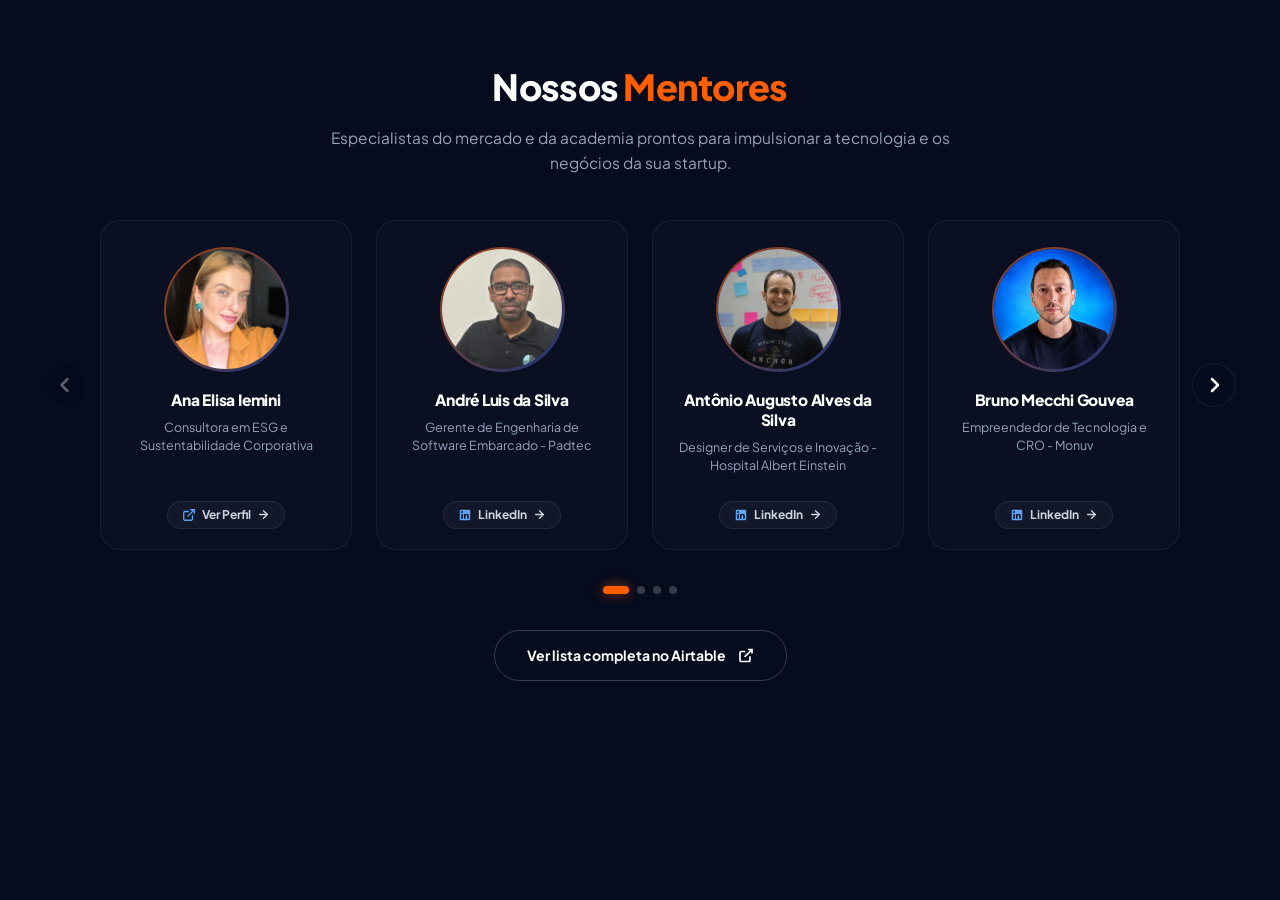
==== index.html @ 4d0fd157 "Ajusta enquadramento do Thales Tito mais para cima" ====
<!DOCTYPE html>
<html lang="pt-BR">
<head>
    <meta charset="UTF-8">
    <meta name="viewport" content="width=device-width, initial-scale=1.0">
    <title>Mentores - Inatel Startups</title>
    <link rel="stylesheet" href="style.css?v=6">
</head>
<body>
    <section id="mentores" class="section">
        <div class="container">
            <div class="section-header">
                <h2>Nossos <span>Mentores</span></h2>
                <p>Especialistas do mercado e da academia prontos para impulsionar a tecnologia e os negócios da sua startup.</p>
            </div>

            <div class="mentors-carousel-wrapper">
                <button class="slider-arrow prev" id="mentors-prev" aria-label="Anterior">
                    <svg width="24" height="24" viewBox="0 0 24 24" fill="none" stroke="currentColor" stroke-width="2.5" stroke-linecap="round" stroke-linejoin="round"><polyline points="15 18 9 12 15 6"></polyline></svg>
                </button>
                
                <div class="mentors-viewport">
                    <div class="mentors-track" id="mentors-track">
                <!-- CARD: Ana Elisa Iemini -->
                <div class="mentor-card" data-index="0">
                    <div class="mentor-avatar-container">
                        <img src="elementos/mentores/ana-elisa-iemini.jpg?v=4" alt="Foto de Ana Elisa Iemini" class="mentor-avatar-img" loading="lazy">
                    </div>
                    <div class="mentor-info">
                        <h4 class="mentor-name">Ana Elisa Iemini</h4>
                        <p class="mentor-role">Consultora em ESG e Sustentabilidade Corporativa</p>
                    </div>
                    <div class="mentor-footer">
                        <a href="https://airtable.com/appNpzNg1CLsXf3Hn/shrhHcTKwTnzAdM4o/tblz2ADXqNnD830uA" target="_blank" rel="noopener noreferrer" class="mentor-link-btn" aria-label="Ver perfil completo de Ana Elisa Iemini no Airtable">
                            <svg class="linkedin-icon" width="14" height="14" viewBox="0 0 24 24" fill="none" stroke="currentColor" stroke-width="2.2" stroke-linecap="round" stroke-linejoin="round"><path d="M18 13v6a2 2 0 0 1-2 2H5a2 2 0 0 1-2-2V8a2 2 0 0 1 2-2h6"></path><polyline points="15 3 21 3 21 9"></polyline><line x1="10" y1="14" x2="21" y2="3"></line></svg>
                            <span>Ver Perfil</span>
                            <svg class="arrow-icon" width="13" height="13" viewBox="0 0 24 24" fill="none" stroke="currentColor" stroke-width="2.5" stroke-linecap="round" stroke-linejoin="round"><line x1="5" y1="12" x2="19" y2="12"></line><polyline points="12 5 19 12 12 19"></polyline></svg>
                        </a>
                    </div>
                </div>

                <!-- CARD: André Luis da Silva -->
                <div class="mentor-card" data-index="1">
                    <div class="mentor-avatar-container">
                        <img src="elementos/mentores/andre-luis-da-silva.jpg?v=4" alt="Foto de André Luis da Silva" class="mentor-avatar-img" loading="lazy">
                    </div>
                    <div class="mentor-info">
                        <h4 class="mentor-name">André Luis da Silva</h4>
                        <p class="mentor-role">Gerente de Engenharia de Software Embarcado - Padtec</p>
                    </div>
                    <div class="mentor-footer">
                        <a href="https://www.linkedin.com/in/andré-silva-a3a659a7" target="_blank" rel="noopener noreferrer" class="mentor-link-btn" aria-label="Ver perfil de André Luis da Silva no LinkedIn">
                            <svg class="linkedin-icon" width="14" height="14" viewBox="0 0 24 24" fill="currentColor"><path d="M19 3a2 2 0 0 1 2 2v14a2 2 0 0 1-2 2H5a2 2 0 0 1-2-2V5a2 2 0 0 1 2-2h14m-.5 15.5v-5.3a3.26 3.26 0 0 0-3.26-3.26c-.85 0-1.84.52-2.28 1.3v-1.11h-2.79v8.37h2.79v-4.93c0-.77.62-1.4 1.39-1.4a1.4 1.4 0 0 1 1.4 1.4v4.93h2.75M6.88 8.56a1.68 1.68 0 0 0 1.68-1.68c0-.93-.75-1.69-1.68-1.69a1.69 1.69 0 0 0-1.69 1.69c0 .93.76 1.68 1.69 1.68m1.39 9.94v-8.37H5.5v8.37h2.77z"/></svg>
                            <span>LinkedIn</span>
                            <svg class="arrow-icon" width="13" height="13" viewBox="0 0 24 24" fill="none" stroke="currentColor" stroke-width="2.5" stroke-linecap="round" stroke-linejoin="round"><line x1="5" y1="12" x2="19" y2="12"></line><polyline points="12 5 19 12 12 19"></polyline></svg>
                        </a>
                    </div>
                </div>

                <!-- CARD: Antônio Augusto Alves da Silva -->
                <div class="mentor-card" data-index="2">
                    <div class="mentor-avatar-container">
                        <img src="elementos/mentores/antonio-augusto-alves-da-silva.jpg?v=4" alt="Foto de Antônio Augusto Alves da Silva" class="mentor-avatar-img" loading="lazy">
                    </div>
                    <div class="mentor-info">
                        <h4 class="mentor-name">Antônio Augusto Alves da Silva</h4>
                        <p class="mentor-role">Designer de Serviços e Inovação - Hospital Albert Einstein</p>
                    </div>
                    <div class="mentor-footer">
                        <a href="https://www.linkedin.com/in/augustoantonio/" target="_blank" rel="noopener noreferrer" class="mentor-link-btn" aria-label="Ver perfil de Antônio Augusto Alves da Silva no LinkedIn">
                            <svg class="linkedin-icon" width="14" height="14" viewBox="0 0 24 24" fill="currentColor"><path d="M19 3a2 2 0 0 1 2 2v14a2 2 0 0 1-2 2H5a2 2 0 0 1-2-2V5a2 2 0 0 1 2-2h14m-.5 15.5v-5.3a3.26 3.26 0 0 0-3.26-3.26c-.85 0-1.84.52-2.28 1.3v-1.11h-2.79v8.37h2.79v-4.93c0-.77.62-1.4 1.39-1.4a1.4 1.4 0 0 1 1.4 1.4v4.93h2.75M6.88 8.56a1.68 1.68 0 0 0 1.68-1.68c0-.93-.75-1.69-1.68-1.69a1.69 1.69 0 0 0-1.69 1.69c0 .93.76 1.68 1.69 1.68m1.39 9.94v-8.37H5.5v8.37h2.77z"/></svg>
                            <span>LinkedIn</span>
                            <svg class="arrow-icon" width="13" height="13" viewBox="0 0 24 24" fill="none" stroke="currentColor" stroke-width="2.5" stroke-linecap="round" stroke-linejoin="round"><line x1="5" y1="12" x2="19" y2="12"></line><polyline points="12 5 19 12 12 19"></polyline></svg>
                        </a>
                    </div>
                </div>

                <!-- CARD: Bruno Mecchi Gouvea -->
                <div class="mentor-card" data-index="3">
                    <div class="mentor-avatar-container">
                        <img src="elementos/mentores/bruno-mecchi-gouvea.jpg?v=4" alt="Foto de Bruno Mecchi Gouvea" class="mentor-avatar-img" loading="lazy">
                    </div>
                    <div class="mentor-info">
                        <h4 class="mentor-name">Bruno Mecchi Gouvea</h4>
                        <p class="mentor-role">Empreendedor de Tecnologia e CRO - Monuv</p>
                    </div>
                    <div class="mentor-footer">
                        <a href="https://www.linkedin.com/in/bmgouvea/" target="_blank" rel="noopener noreferrer" class="mentor-link-btn" aria-label="Ver perfil de Bruno Mecchi Gouvea no LinkedIn">
                            <svg class="linkedin-icon" width="14" height="14" viewBox="0 0 24 24" fill="currentColor"><path d="M19 3a2 2 0 0 1 2 2v14a2 2 0 0 1-2 2H5a2 2 0 0 1-2-2V5a2 2 0 0 1 2-2h14m-.5 15.5v-5.3a3.26 3.26 0 0 0-3.26-3.26c-.85 0-1.84.52-2.28 1.3v-1.11h-2.79v8.37h2.79v-4.93c0-.77.62-1.4 1.39-1.4a1.4 1.4 0 0 1 1.4 1.4v4.93h2.75M6.88 8.56a1.68 1.68 0 0 0 1.68-1.68c0-.93-.75-1.69-1.68-1.69a1.69 1.69 0 0 0-1.69 1.69c0 .93.76 1.68 1.69 1.68m1.39 9.94v-8.37H5.5v8.37h2.77z"/></svg>
                            <span>LinkedIn</span>
                            <svg class="arrow-icon" width="13" height="13" viewBox="0 0 24 24" fill="none" stroke="currentColor" stroke-width="2.5" stroke-linecap="round" stroke-linejoin="round"><line x1="5" y1="12" x2="19" y2="12"></line><polyline points="12 5 19 12 12 19"></polyline></svg>
                        </a>
                    </div>
                </div>

                <!-- CARD: Fabiana Gomes Almeida Calil -->
                <div class="mentor-card" data-index="4">
                    <div class="mentor-avatar-container">
                        <img src="elementos/mentores/fabiana-gomes-almeida-calil.jpg?v=5" alt="Foto de Fabiana Gomes Almeida Calil" class="mentor-avatar-img" loading="lazy">
                    </div>
                    <div class="mentor-info">
                        <h4 class="mentor-name">Fabiana Gomes Almeida Calil</h4>
                        <p class="mentor-role">Estrategista em Marketing, Branding e Gestão</p>
                    </div>
                    <div class="mentor-footer">
                        <a href="https://www.linkedin.com/in/fabiana-calil/" target="_blank" rel="noopener noreferrer" class="mentor-link-btn" aria-label="Ver perfil de Fabiana Gomes Almeida Calil no LinkedIn">
                            <svg class="linkedin-icon" width="14" height="14" viewBox="0 0 24 24" fill="currentColor"><path d="M19 3a2 2 0 0 1 2 2v14a2 2 0 0 1-2 2H5a2 2 0 0 1-2-2V5a2 2 0 0 1 2-2h14m-.5 15.5v-5.3a3.26 3.26 0 0 0-3.26-3.26c-.85 0-1.84.52-2.28 1.3v-1.11h-2.79v8.37h2.79v-4.93c0-.77.62-1.4 1.39-1.4a1.4 1.4 0 0 1 1.4 1.4v4.93h2.75M6.88 8.56a1.68 1.68 0 0 0 1.68-1.68c0-.93-.75-1.69-1.68-1.69a1.69 1.69 0 0 0-1.69 1.69c0 .93.76 1.68 1.69 1.68m1.39 9.94v-8.37H5.5v8.37h2.77z"/></svg>
                            <span>LinkedIn</span>
                            <svg class="arrow-icon" width="13" height="13" viewBox="0 0 24 24" fill="none" stroke="currentColor" stroke-width="2.5" stroke-linecap="round" stroke-linejoin="round"><line x1="5" y1="12" x2="19" y2="12"></line><polyline points="12 5 19 12 12 19"></polyline></svg>
                        </a>
                    </div>
                </div>

                <!-- CARD: Giulia Silva da Silva Amarante -->
                <div class="mentor-card" data-index="5">
                    <div class="mentor-avatar-container">
                        <img src="elementos/mentores/giulia-silva-da-silva-amarante.jpg?v=4" alt="Foto de Giulia Silva da Silva Amarante" class="mentor-avatar-img" loading="lazy">
                    </div>
                    <div class="mentor-info">
                        <h4 class="mentor-name">Giulia Silva da Silva Amarante</h4>
                        <p class="mentor-role">Executiva e Estrategista de Vendas B2B</p>
                    </div>
                    <div class="mentor-footer">
                        <a href="https://www.linkedin.com/in/giuliamarante/" target="_blank" rel="noopener noreferrer" class="mentor-link-btn" aria-label="Ver perfil de Giulia Silva da Silva Amarante no LinkedIn">
                            <svg class="linkedin-icon" width="14" height="14" viewBox="0 0 24 24" fill="currentColor"><path d="M19 3a2 2 0 0 1 2 2v14a2 2 0 0 1-2 2H5a2 2 0 0 1-2-2V5a2 2 0 0 1 2-2h14m-.5 15.5v-5.3a3.26 3.26 0 0 0-3.26-3.26c-.85 0-1.84.52-2.28 1.3v-1.11h-2.79v8.37h2.79v-4.93c0-.77.62-1.4 1.39-1.4a1.4 1.4 0 0 1 1.4 1.4v4.93h2.75M6.88 8.56a1.68 1.68 0 0 0 1.68-1.68c0-.93-.75-1.69-1.68-1.69a1.69 1.69 0 0 0-1.69 1.69c0 .93.76 1.68 1.69 1.68m1.39 9.94v-8.37H5.5v8.37h2.77z"/></svg>
                            <span>LinkedIn</span>
                            <svg class="arrow-icon" width="13" height="13" viewBox="0 0 24 24" fill="none" stroke="currentColor" stroke-width="2.5" stroke-linecap="round" stroke-linejoin="round"><line x1="5" y1="12" x2="19" y2="12"></line><polyline points="12 5 19 12 12 19"></polyline></svg>
                        </a>
                    </div>
                </div>

                <!-- CARD: Jaíne Cássia Fonseca Amaral -->
                <div class="mentor-card" data-index="6">
                    <div class="mentor-avatar-container">
                        <img src="elementos/mentores/jaine-cassia-fonseca-amaral.jpg?v=4" alt="Foto de Jaíne Cássia Fonseca Amaral" class="mentor-avatar-img" loading="lazy">
                    </div>
                    <div class="mentor-info">
                        <h4 class="mentor-name">Jaíne Cássia Fonseca Amaral</h4>
                        <p class="mentor-role">Gestão, Economia Criativa e Inovação</p>
                    </div>
                    <div class="mentor-footer">
                        <a href="https://airtable.com/appNpzNg1CLsXf3Hn/shrhHcTKwTnzAdM4o/tblz2ADXqNnD830uA" target="_blank" rel="noopener noreferrer" class="mentor-link-btn" aria-label="Ver perfil completo de Jaíne Cássia Fonseca Amaral no Airtable">
                            <svg class="linkedin-icon" width="14" height="14" viewBox="0 0 24 24" fill="none" stroke="currentColor" stroke-width="2.2" stroke-linecap="round" stroke-linejoin="round"><path d="M18 13v6a2 2 0 0 1-2 2H5a2 2 0 0 1-2-2V8a2 2 0 0 1 2-2h6"></path><polyline points="15 3 21 3 21 9"></polyline><line x1="10" y1="14" x2="21" y2="3"></line></svg>
                            <span>Ver Perfil</span>
                            <svg class="arrow-icon" width="13" height="13" viewBox="0 0 24 24" fill="none" stroke="currentColor" stroke-width="2.5" stroke-linecap="round" stroke-linejoin="round"><line x1="5" y1="12" x2="19" y2="12"></line><polyline points="12 5 19 12 12 19"></polyline></svg>
                        </a>
                    </div>
                </div>

                <!-- CARD: Lucas Henrique Cavalcante Iemini -->
                <div class="mentor-card" data-index="7">
                    <div class="mentor-avatar-container">
                        <img src="elementos/mentores/lucas-henrique-cavalcante-iemini.jpg?v=4" alt="Foto de Lucas Henrique Cavalcante Iemini" class="mentor-avatar-img" loading="lazy">
                    </div>
                    <div class="mentor-info">
                        <h4 class="mentor-name">Lucas Henrique Cavalcante Iemini</h4>
                        <p class="mentor-role">Designer Sênior de Marca e Produto</p>
                    </div>
                    <div class="mentor-footer">
                        <a href="https://www.linkedin.com/in/lucasiemini/" target="_blank" rel="noopener noreferrer" class="mentor-link-btn" aria-label="Ver perfil de Lucas Henrique Cavalcante Iemini no LinkedIn">
                            <svg class="linkedin-icon" width="14" height="14" viewBox="0 0 24 24" fill="currentColor"><path d="M19 3a2 2 0 0 1 2 2v14a2 2 0 0 1-2 2H5a2 2 0 0 1-2-2V5a2 2 0 0 1 2-2h14m-.5 15.5v-5.3a3.26 3.26 0 0 0-3.26-3.26c-.85 0-1.84.52-2.28 1.3v-1.11h-2.79v8.37h2.79v-4.93c0-.77.62-1.4 1.39-1.4a1.4 1.4 0 0 1 1.4 1.4v4.93h2.75M6.88 8.56a1.68 1.68 0 0 0 1.68-1.68c0-.93-.75-1.69-1.68-1.69a1.69 1.69 0 0 0-1.69 1.69c0 .93.76 1.68 1.69 1.68m1.39 9.94v-8.37H5.5v8.37h2.77z"/></svg>
                            <span>LinkedIn</span>
                            <svg class="arrow-icon" width="13" height="13" viewBox="0 0 24 24" fill="none" stroke="currentColor" stroke-width="2.5" stroke-linecap="round" stroke-linejoin="round"><line x1="5" y1="12" x2="19" y2="12"></line><polyline points="12 5 19 12 12 19"></polyline></svg>
                        </a>
                    </div>
                </div>

                <!-- CARD: Mateus Raimundo da Cruz -->
                <div class="mentor-card" data-index="8">
                    <div class="mentor-avatar-container">
                        <img src="elementos/mentores/mateus-raimundo-da-cruz.jpg?v=4" alt="Foto de Mateus Raimundo da Cruz" class="mentor-avatar-img" loading="lazy">
                    </div>
                    <div class="mentor-info">
                        <h4 class="mentor-name">Mateus Raimundo da Cruz</h4>
                        <p class="mentor-role">Cientista de Dados Sênior e Especialista em IA</p>
                    </div>
                    <div class="mentor-footer">
                        <a href="https://www.linkedin.com/in/mateuscruzz/" target="_blank" rel="noopener noreferrer" class="mentor-link-btn" aria-label="Ver perfil de Mateus Raimundo da Cruz no LinkedIn">
                            <svg class="linkedin-icon" width="14" height="14" viewBox="0 0 24 24" fill="currentColor"><path d="M19 3a2 2 0 0 1 2 2v14a2 2 0 0 1-2 2H5a2 2 0 0 1-2-2V5a2 2 0 0 1 2-2h14m-.5 15.5v-5.3a3.26 3.26 0 0 0-3.26-3.26c-.85 0-1.84.52-2.28 1.3v-1.11h-2.79v8.37h2.79v-4.93c0-.77.62-1.4 1.39-1.4a1.4 1.4 0 0 1 1.4 1.4v4.93h2.75M6.88 8.56a1.68 1.68 0 0 0 1.68-1.68c0-.93-.75-1.69-1.68-1.69a1.69 1.69 0 0 0-1.69 1.69c0 .93.76 1.68 1.69 1.68m1.39 9.94v-8.37H5.5v8.37h2.77z"/></svg>
                            <span>LinkedIn</span>
                            <svg class="arrow-icon" width="13" height="13" viewBox="0 0 24 24" fill="none" stroke="currentColor" stroke-width="2.5" stroke-linecap="round" stroke-linejoin="round"><line x1="5" y1="12" x2="19" y2="12"></line><polyline points="12 5 19 12 12 19"></polyline></svg>
                        </a>
                    </div>
                </div>

                <!-- CARD: Rafael Cássio de Souza Bernardes -->
                <div class="mentor-card" data-index="9">
                    <div class="mentor-avatar-container">
                        <img src="elementos/mentores/rafael-cassio-de-souza-bernardes.jpg?v=4" alt="Foto de Rafael Cássio de Souza Bernardes" class="mentor-avatar-img" loading="lazy">
                    </div>
                    <div class="mentor-info">
                        <h4 class="mentor-name">Rafael Cássio de Souza Bernardes</h4>
                        <p class="mentor-role">CEO e Cofundador - Vektor Fitness</p>
                    </div>
                    <div class="mentor-footer">
                        <a href="https://www.linkedin.com/in/rafael-wake/" target="_blank" rel="noopener noreferrer" class="mentor-link-btn" aria-label="Ver perfil de Rafael Cássio de Souza Bernardes no LinkedIn">
                            <svg class="linkedin-icon" width="14" height="14" viewBox="0 0 24 24" fill="currentColor"><path d="M19 3a2 2 0 0 1 2 2v14a2 2 0 0 1-2 2H5a2 2 0 0 1-2-2V5a2 2 0 0 1 2-2h14m-.5 15.5v-5.3a3.26 3.26 0 0 0-3.26-3.26c-.85 0-1.84.52-2.28 1.3v-1.11h-2.79v8.37h2.79v-4.93c0-.77.62-1.4 1.39-1.4a1.4 1.4 0 0 1 1.4 1.4v4.93h2.75M6.88 8.56a1.68 1.68 0 0 0 1.68-1.68c0-.93-.75-1.69-1.68-1.69a1.69 1.69 0 0 0-1.69 1.69c0 .93.76 1.68 1.69 1.68m1.39 9.94v-8.37H5.5v8.37h2.77z"/></svg>
                            <span>LinkedIn</span>
                            <svg class="arrow-icon" width="13" height="13" viewBox="0 0 24 24" fill="none" stroke="currentColor" stroke-width="2.5" stroke-linecap="round" stroke-linejoin="round"><line x1="5" y1="12" x2="19" y2="12"></line><polyline points="12 5 19 12 12 19"></polyline></svg>
                        </a>
                    </div>
                </div>

                <!-- CARD: Rafael Fernandes Mendonça -->
                <div class="mentor-card" data-index="10">
                    <div class="mentor-avatar-container">
                        <img src="elementos/mentores/rafael-fernandes-mendonca.jpg?v=4" alt="Foto de Rafael Fernandes Mendonça" class="mentor-avatar-img" loading="lazy">
                    </div>
                    <div class="mentor-info">
                        <h4 class="mentor-name">Rafael Fernandes Mendonça</h4>
                        <p class="mentor-role">CTO e Cofundador - 4intelligence</p>
                    </div>
                    <div class="mentor-footer">
                        <a href="https://www.linkedin.com/in/rfmendonca/" target="_blank" rel="noopener noreferrer" class="mentor-link-btn" aria-label="Ver perfil de Rafael Fernandes Mendonça no LinkedIn">
                            <svg class="linkedin-icon" width="14" height="14" viewBox="0 0 24 24" fill="currentColor"><path d="M19 3a2 2 0 0 1 2 2v14a2 2 0 0 1-2 2H5a2 2 0 0 1-2-2V5a2 2 0 0 1 2-2h14m-.5 15.5v-5.3a3.26 3.26 0 0 0-3.26-3.26c-.85 0-1.84.52-2.28 1.3v-1.11h-2.79v8.37h2.79v-4.93c0-.77.62-1.4 1.39-1.4a1.4 1.4 0 0 1 1.4 1.4v4.93h2.75M6.88 8.56a1.68 1.68 0 0 0 1.68-1.68c0-.93-.75-1.69-1.68-1.69a1.69 1.69 0 0 0-1.69 1.69c0 .93.76 1.68 1.69 1.68m1.39 9.94v-8.37H5.5v8.37h2.77z"/></svg>
                            <span>LinkedIn</span>
                            <svg class="arrow-icon" width="13" height="13" viewBox="0 0 24 24" fill="none" stroke="currentColor" stroke-width="2.5" stroke-linecap="round" stroke-linejoin="round"><line x1="5" y1="12" x2="19" y2="12"></line><polyline points="12 5 19 12 12 19"></polyline></svg>
                        </a>
                    </div>
                </div>

                <!-- CARD: Raoní Teixeira Pinto Ribeiro -->
                <div class="mentor-card" data-index="11">
                    <div class="mentor-avatar-container">
                        <img src="elementos/mentores/raoni-teixeira-pinto-ribeiro.jpg?v=4" alt="Foto de Raoní Teixeira Pinto Ribeiro" class="mentor-avatar-img" loading="lazy">
                    </div>
                    <div class="mentor-info">
                        <h4 class="mentor-name">Raoní Teixeira Pinto Ribeiro</h4>
                        <p class="mentor-role">Inovação, IA e Produtos Digitais - Ex-Movile / iFood</p>
                    </div>
                    <div class="mentor-footer">
                        <a href="https://www.linkedin.com/in/raoniteixeirapr/" target="_blank" rel="noopener noreferrer" class="mentor-link-btn" aria-label="Ver perfil de Raoní Teixeira Pinto Ribeiro no LinkedIn">
                            <svg class="linkedin-icon" width="14" height="14" viewBox="0 0 24 24" fill="currentColor"><path d="M19 3a2 2 0 0 1 2 2v14a2 2 0 0 1-2 2H5a2 2 0 0 1-2-2V5a2 2 0 0 1 2-2h14m-.5 15.5v-5.3a3.26 3.26 0 0 0-3.26-3.26c-.85 0-1.84.52-2.28 1.3v-1.11h-2.79v8.37h2.79v-4.93c0-.77.62-1.4 1.39-1.4a1.4 1.4 0 0 1 1.4 1.4v4.93h2.75M6.88 8.56a1.68 1.68 0 0 0 1.68-1.68c0-.93-.75-1.69-1.68-1.69a1.69 1.69 0 0 0-1.69 1.69c0 .93.76 1.68 1.69 1.68m1.39 9.94v-8.37H5.5v8.37h2.77z"/></svg>
                            <span>LinkedIn</span>
                            <svg class="arrow-icon" width="13" height="13" viewBox="0 0 24 24" fill="none" stroke="currentColor" stroke-width="2.5" stroke-linecap="round" stroke-linejoin="round"><line x1="5" y1="12" x2="19" y2="12"></line><polyline points="12 5 19 12 12 19"></polyline></svg>
                        </a>
                    </div>
                </div>

                <!-- CARD: Rovilson Vieira Junior -->
                <div class="mentor-card" data-index="12">
                    <div class="mentor-avatar-container">
                        <img src="elementos/mentores/rovilson-vieira-junior.jpg?v=4" alt="Foto de Rovilson Vieira Junior" class="mentor-avatar-img" loading="lazy">
                    </div>
                    <div class="mentor-info">
                        <h4 class="mentor-name">Rovilson Vieira Junior</h4>
                        <p class="mentor-role">Especialista Financeiro e Gestão de PMEs</p>
                    </div>
                    <div class="mentor-footer">
                        <a href="https://www.linkedin.com/in/rovilson-vieira-junior-5004174b/" target="_blank" rel="noopener noreferrer" class="mentor-link-btn" aria-label="Ver perfil de Rovilson Vieira Junior no LinkedIn">
                            <svg class="linkedin-icon" width="14" height="14" viewBox="0 0 24 24" fill="currentColor"><path d="M19 3a2 2 0 0 1 2 2v14a2 2 0 0 1-2 2H5a2 2 0 0 1-2-2V5a2 2 0 0 1 2-2h14m-.5 15.5v-5.3a3.26 3.26 0 0 0-3.26-3.26c-.85 0-1.84.52-2.28 1.3v-1.11h-2.79v8.37h2.79v-4.93c0-.77.62-1.4 1.39-1.4a1.4 1.4 0 0 1 1.4 1.4v4.93h2.75M6.88 8.56a1.68 1.68 0 0 0 1.68-1.68c0-.93-.75-1.69-1.68-1.69a1.69 1.69 0 0 0-1.69 1.69c0 .93.76 1.68 1.69 1.68m1.39 9.94v-8.37H5.5v8.37h2.77z"/></svg>
                            <span>LinkedIn</span>
                            <svg class="arrow-icon" width="13" height="13" viewBox="0 0 24 24" fill="none" stroke="currentColor" stroke-width="2.5" stroke-linecap="round" stroke-linejoin="round"><line x1="5" y1="12" x2="19" y2="12"></line><polyline points="12 5 19 12 12 19"></polyline></svg>
                        </a>
                    </div>
                </div>

                <!-- CARD: Thales Coutinho -->
                <div class="mentor-card" data-index="13">
                    <div class="mentor-avatar-container">
                        <img src="elementos/mentores/thales-coutinho.jpg?v=4" alt="Foto de Thales Coutinho" class="mentor-avatar-img" loading="lazy">
                    </div>
                    <div class="mentor-info">
                        <h4 class="mentor-name">Thales Coutinho</h4>
                        <p class="mentor-role">CEO e Cofundador - Mulher em Forma</p>
                    </div>
                    <div class="mentor-footer">
                        <a href="https://airtable.com/appNpzNg1CLsXf3Hn/shrhHcTKwTnzAdM4o/tblz2ADXqNnD830uA" target="_blank" rel="noopener noreferrer" class="mentor-link-btn" aria-label="Ver perfil completo de Thales Coutinho no Airtable">
                            <svg class="linkedin-icon" width="14" height="14" viewBox="0 0 24 24" fill="none" stroke="currentColor" stroke-width="2.2" stroke-linecap="round" stroke-linejoin="round"><path d="M18 13v6a2 2 0 0 1-2 2H5a2 2 0 0 1-2-2V8a2 2 0 0 1 2-2h6"></path><polyline points="15 3 21 3 21 9"></polyline><line x1="10" y1="14" x2="21" y2="3"></line></svg>
                            <span>Ver Perfil</span>
                            <svg class="arrow-icon" width="13" height="13" viewBox="0 0 24 24" fill="none" stroke="currentColor" stroke-width="2.5" stroke-linecap="round" stroke-linejoin="round"><line x1="5" y1="12" x2="19" y2="12"></line><polyline points="12 5 19 12 12 19"></polyline></svg>
                        </a>
                    </div>
                </div>

                <!-- CARD: Thales Tito Borges -->
                <div class="mentor-card" data-index="14">
                    <div class="mentor-avatar-container">
                        <img src="elementos/mentores/thales-tito-borges.jpg?v=5" alt="Foto de Thales Tito Borges" class="mentor-avatar-img" loading="lazy">
                    </div>
                    <div class="mentor-info">
                        <h4 class="mentor-name">Thales Tito Borges</h4>
                        <p class="mentor-role">Engenheiro Ambiental e Gestão de Projetos</p>
                    </div>
                    <div class="mentor-footer">
                        <a href="https://www.linkedin.com/in/thalestitoborges/" target="_blank" rel="noopener noreferrer" class="mentor-link-btn" aria-label="Ver perfil de Thales Tito Borges no LinkedIn">
                            <svg class="linkedin-icon" width="14" height="14" viewBox="0 0 24 24" fill="currentColor"><path d="M19 3a2 2 0 0 1 2 2v14a2 2 0 0 1-2 2H5a2 2 0 0 1-2-2V5a2 2 0 0 1 2-2h14m-.5 15.5v-5.3a3.26 3.26 0 0 0-3.26-3.26c-.85 0-1.84.52-2.28 1.3v-1.11h-2.79v8.37h2.79v-4.93c0-.77.62-1.4 1.39-1.4a1.4 1.4 0 0 1 1.4 1.4v4.93h2.75M6.88 8.56a1.68 1.68 0 0 0 1.68-1.68c0-.93-.75-1.69-1.68-1.69a1.69 1.69 0 0 0-1.69 1.69c0 .93.76 1.68 1.69 1.68m1.39 9.94v-8.37H5.5v8.37h2.77z"/></svg>
                            <span>LinkedIn</span>
                            <svg class="arrow-icon" width="13" height="13" viewBox="0 0 24 24" fill="none" stroke="currentColor" stroke-width="2.5" stroke-linecap="round" stroke-linejoin="round"><line x1="5" y1="12" x2="19" y2="12"></line><polyline points="12 5 19 12 12 19"></polyline></svg>
                        </a>
                    </div>
                </div>
                    </div>
                </div>

                <button class="slider-arrow next" id="mentors-next" aria-label="Próximo">
                    <svg width="24" height="24" viewBox="0 0 24 24" fill="none" stroke="currentColor" stroke-width="2.5" stroke-linecap="round" stroke-linejoin="round"><polyline points="9 18 15 12 9 6"></polyline></svg>
                </button>
            </div>

            <div class="mentors-dots-container" id="mentors-dots"></div>

            <div class="mentors-cta-container" style="text-align: center; margin-top: 36px;">
                <a href="https://airtable.com/appNpzNg1CLsXf3Hn/shrhHcTKwTnzAdM4o/tblz2ADXqNnD830uA" id="mentors-airtable-cta" target="_blank" rel="noopener noreferrer" class="btn-outline">
                    <span>Ver lista completa no Airtable</span>
                    <svg width="16" height="16" viewBox="0 0 24 24" fill="none" stroke="currentColor" stroke-width="2.5" style="transform: translateY(0.5px);"><path d="M18 13v6a2 2 0 0 1-2 2H5a2 2 0 0 1-2-2V8a2 2 0 0 1 2-2h6"></path><polyline points="15 3 21 3 21 9"></polyline><line x1="10" y1="14" x2="21" y2="3"></line></svg>
                </a>
            </div>
        </div>
    </section>

    <script src="mentores.js?v=2"></script>
</body>
</html>
---- style.css ----
/* ================= INATEL STARTUPS — MENTORES SLIDER ================= */
@import url('https://fonts.googleapis.com/css2?family=Plus+Jakarta+Sans:wght@400;500;600;700;800;900&display=swap');

:root {
    --primary: #FF5E00;
    --primary-rgb: 255, 94, 0;
    --primary-hover: #ff7a29;
    --secondary: #2563EB;
    --secondary-rgb: 37, 99, 235;
    --bg-main: #060B1E;                 /* Azul marinho profundo oficial do Inatel Startups */
    --bg-card: rgba(255, 255, 255, 0.018); /* Transparência suave e limpa idêntica ao site */
    --bg-card-hover: rgba(255, 255, 255, 0.035);
    --border-color: rgba(255, 255, 255, 0.06);
    --text-light: #f8fafc;
    --text-muted: #94a3b8;
    --card-radius: 20px;
}

* {
    box-sizing: border-box;
    margin: 0;
    padding: 0;
}

body {
    font-family: 'Plus Jakarta Sans', -apple-system, BlinkMacSystemFont, 'Segoe UI', Roboto, Helvetica, Arial, sans-serif;
    background-color: var(--bg-main);
    color: var(--text-light);
    overflow-x: hidden;
    line-height: 1.5;
    -webkit-font-smoothing: antialiased;
}

/* ================= SECTION CONTAINER ================= */
.section {
    padding: 60px 0 50px 0;
    position: relative;
    background: transparent;
    width: 100%;
}

.container {
    max-width: 1280px;
    margin: 0 auto;
    padding: 0 20px;
}

@media (min-width: 640px) {
    .container { padding: 0 32px; }
}
@media (min-width: 1024px) {
    .container { padding: 0 40px; }
}

/* ================= HEADER ================= */
.section-header {
    text-align: center;
    margin-bottom: 44px;
    position: relative;
    z-index: 2;
}

.section-header h2 {
    font-size: 2.25rem;
    font-weight: 800;
    margin-bottom: 12px;
    color: #ffffff;
    letter-spacing: -0.02em;
}

.section-header h2 span {
    color: var(--primary);
}

.section-header p {
    font-size: 15.5px;
    color: var(--text-muted);
    line-height: 1.6;
    max-width: 680px;
    margin: 0 auto;
}

@media (max-width: 640px) {
    .section {
        padding: 40px 0 30px 0;
    }
    .section-header {
        margin-bottom: 28px;
    }
    .section-header h2 {
        font-size: 1.85rem;
    }
    .section-header p {
        font-size: 14px;
    }
    .mentors-dots-container {
        margin-top: 24px;
    }
    .mentors-cta-container {
        margin-top: 24px !important;
    }
}

/* ================= CAROUSEL WRAPPER ================= */
.mentors-carousel-wrapper {
    position: relative;
    padding: 0 60px;
    margin-top: 10px;
}

@media (max-width: 640px) {
    .mentors-carousel-wrapper {
        padding: 0;
    }
}

.mentors-viewport {
    overflow: hidden;
    width: 100%;
    padding: 12px 0;
    margin: -12px 0;
}

.mentors-track {
    display: flex;
    transition: transform 0.5s cubic-bezier(0.16, 1, 0.3, 1);
    width: 100%;
    flex-wrap: nowrap;
    gap: 24px;
    align-items: stretch;
}

.mentors-track.dragging {
    transition: none !important;
}

/* ================= MENTOR CARD (FOTOS MAIORES) ================= */
.mentor-card {
    background: var(--bg-card);
    border: 1px solid var(--border-color);
    border-radius: var(--card-radius);
    padding: 26px 20px 20px 20px;
    display: flex;
    flex-direction: column;
    align-items: center;
    text-align: center;
    justify-content: flex-start;
    height: auto;
    min-height: 330px;
    flex: 0 0 calc((100% - 3 * 24px) / 4);
    min-width: 0;
    box-shadow: none !important;
    transition: all 0.35s cubic-bezier(0.16, 1, 0.3, 1);
    position: relative;
    user-select: none;
}

@media (max-width: 1024px) {
    .mentor-card {
        flex: 0 0 calc((100% - 2 * 24px) / 3);
    }
}

@media (max-width: 768px) {
    .mentor-card {
        flex: 0 0 calc((100% - 20px) / 2);
    }
    .mentors-track {
        gap: 20px;
    }
}

@media (max-width: 480px) {
    .mentor-card {
        flex: 0 0 100%;
    }
    .mentors-track {
        gap: 16px;
    }
}

.mentor-card:hover {
    transform: translateY(-4px);
    border-color: rgba(255, 94, 0, 0.45);
    background: var(--bg-card-hover);
    box-shadow: 0 10px 30px rgba(255, 94, 0, 0.08) !important;
}

/* ================= AVATAR (FOTOS MAIORES COM ANEL ELEGANTE) ================= */
.mentor-avatar-container {
    width: 125px;
    height: 125px;
    border-radius: 50%;
    margin-bottom: 18px;
    padding: 2.5px;
    background: linear-gradient(135deg, rgba(255, 94, 0, 0.65) 0%, rgba(37, 99, 235, 0.45) 100%);
    box-shadow: none !important;
    position: relative;
    overflow: hidden;
    flex-shrink: 0;
    transition: all 0.35s cubic-bezier(0.16, 1, 0.3, 1);
}

.mentor-card:hover .mentor-avatar-container {
    transform: scale(1.04);
    background: linear-gradient(135deg, rgba(255, 94, 0, 1) 0%, rgba(37, 99, 235, 0.85) 100%);
    box-shadow: 0 6px 18px rgba(255, 94, 0, 0.25) !important;
}

.mentor-avatar-img {
    width: 100%;
    height: 100%;
    border-radius: 50%;
    object-fit: cover;
    display: block;
    background-color: #0c173d;
    transition: transform 0.4s ease;
}

.mentor-card:hover .mentor-avatar-img {
    transform: scale(1.04);
}

/* ================= MENTOR INFO ================= */
.mentor-info {
    display: flex;
    flex-direction: column;
    flex-grow: 1;
    width: 100%;
    margin-bottom: 14px;
}

.mentor-name {
    font-size: 15.5px;
    font-weight: 800;
    color: #ffffff;
    margin-bottom: 6px;
    line-height: 1.3;
    letter-spacing: -0.015em;
}

.mentor-role {
    font-size: 12.5px;
    color: var(--text-muted);
    line-height: 1.45;
    margin-top: 2px;
    display: -webkit-box;
    -webkit-line-clamp: 3;
    -webkit-box-orient: vertical;
    overflow: hidden;
    text-overflow: ellipsis;
    min-height: 36px;
}

/* ================= MENTOR FOOTER & LINKEDIN ================= */
.mentor-footer {
    width: 100%;
    margin-top: auto;
    padding-top: 6px;
    border-top: none;
    display: flex;
    align-items: center;
    justify-content: center;
}

.mentor-link-btn {
    display: inline-flex;
    align-items: center;
    justify-content: center;
    gap: 6px;
    padding: 6px 14px;
    border-radius: 999px;
    background: rgba(255, 255, 255, 0.035);
    border: 1px solid rgba(255, 255, 255, 0.08);
    color: #cbd5e1;
    font-size: 12px;
    font-weight: 700;
    text-decoration: none;
    line-height: 1;
    transition: all 0.25s cubic-bezier(0.16, 1, 0.3, 1);
}

.mentor-link-btn .linkedin-icon {
    color: #60a5fa;
    transition: color 0.25s ease;
}

.mentor-link-btn .arrow-icon {
    transition: transform 0.25s ease;
}

.mentor-link-btn:hover {
    background: #0a66c2;
    border-color: #0a66c2;
    color: #ffffff;
    transform: translateY(-2px);
    box-shadow: 0 4px 14px rgba(10, 102, 194, 0.35);
}

.mentor-link-btn:hover .linkedin-icon {
    color: #ffffff;
}

.mentor-link-btn:hover .arrow-icon {
    transform: translateX(3px);
}

/* ================= SLIDER ARROWS ================= */
.slider-arrow {
    position: absolute;
    top: 50%;
    transform: translateY(-50%);
    width: 44px;
    height: 44px;
    border-radius: 50%;
    background: rgba(6, 11, 30, 0.75);
    backdrop-filter: blur(8px);
    -webkit-backdrop-filter: blur(8px);
    border: 1px solid rgba(255, 255, 255, 0.08);
    color: white;
    display: flex;
    align-items: center;
    justify-content: center;
    cursor: pointer;
    transition: all 0.3s cubic-bezier(0.16, 1, 0.3, 1);
    z-index: 10;
    box-shadow: none;
    padding: 0;
    line-height: 0;
}

.slider-arrow svg {
    display: block;
    width: 24px;
    height: 24px;
    transition: transform 0.25s ease;
}

.slider-arrow:hover {
    background: var(--primary);
    border-color: var(--primary);
    color: white;
    transform: translateY(-50%) scale(1.08);
    box-shadow: 0 6px 20px rgba(var(--primary-rgb), 0.35);
}

.slider-arrow:active {
    transform: translateY(-50%) scale(0.95);
}

.slider-arrow.prev {
    left: 4px;
}

.slider-arrow.prev svg {
    transform: translateX(-1.5px);
}

.slider-arrow.next {
    right: 4px;
}

.slider-arrow.next svg {
    transform: translateX(1px);
}

@media (max-width: 640px) {
    .slider-arrow {
        display: none;
    }
}

/* ================= DOTS / INDICATORS ================= */
.mentors-dots-container {
    display: flex;
    justify-content: center;
    align-items: center;
    gap: 8px;
    margin-top: 36px;
    user-select: none;
}

.mentor-dot {
    width: 8px;
    height: 8px;
    border-radius: 50%;
    background: rgba(255, 255, 255, 0.2);
    border: none;
    cursor: pointer;
    padding: 0;
    transition: all 0.3s cubic-bezier(0.16, 1, 0.3, 1);
}

.mentor-dot:hover {
    background: rgba(255, 255, 255, 0.45);
}

.mentor-dot.active {
    width: 26px;
    border-radius: 999px;
    background: var(--primary);
    box-shadow: 0 0 12px rgba(var(--primary-rgb), 0.55);
}

/* ================= CTA BUTTON AIRTABLE ================= */
.btn-outline {
    background-color: transparent;
    color: white;
    border: 1px solid rgba(255, 255, 255, 0.2);
    padding: 14px 32px;
    border-radius: 999px;
    font-weight: 700;
    display: inline-flex;
    align-items: center;
    gap: 12px;
    cursor: pointer;
    transition: all 0.3s cubic-bezier(0.16, 1, 0.3, 1);
    font-size: 14px;
    text-decoration: none;
}

.btn-outline:hover {
    background-color: rgba(255, 255, 255, 0.05);
    border-color: white;
    transform: translateY(-2px);
    box-shadow: 0 8px 25px rgba(0, 0, 0, 0.45);
}

.btn-outline svg {
    transition: transform 0.3s cubic-bezier(0.16, 1, 0.3, 1);
}

.btn-outline:hover svg {
    transform: translateX(6px);
}

@media (max-width: 480px) {
    .btn-outline {
        padding: 12px 22px;
        font-size: 13.5px;
        width: 100%;
        max-width: 320px;
        justify-content: center;
    }
}
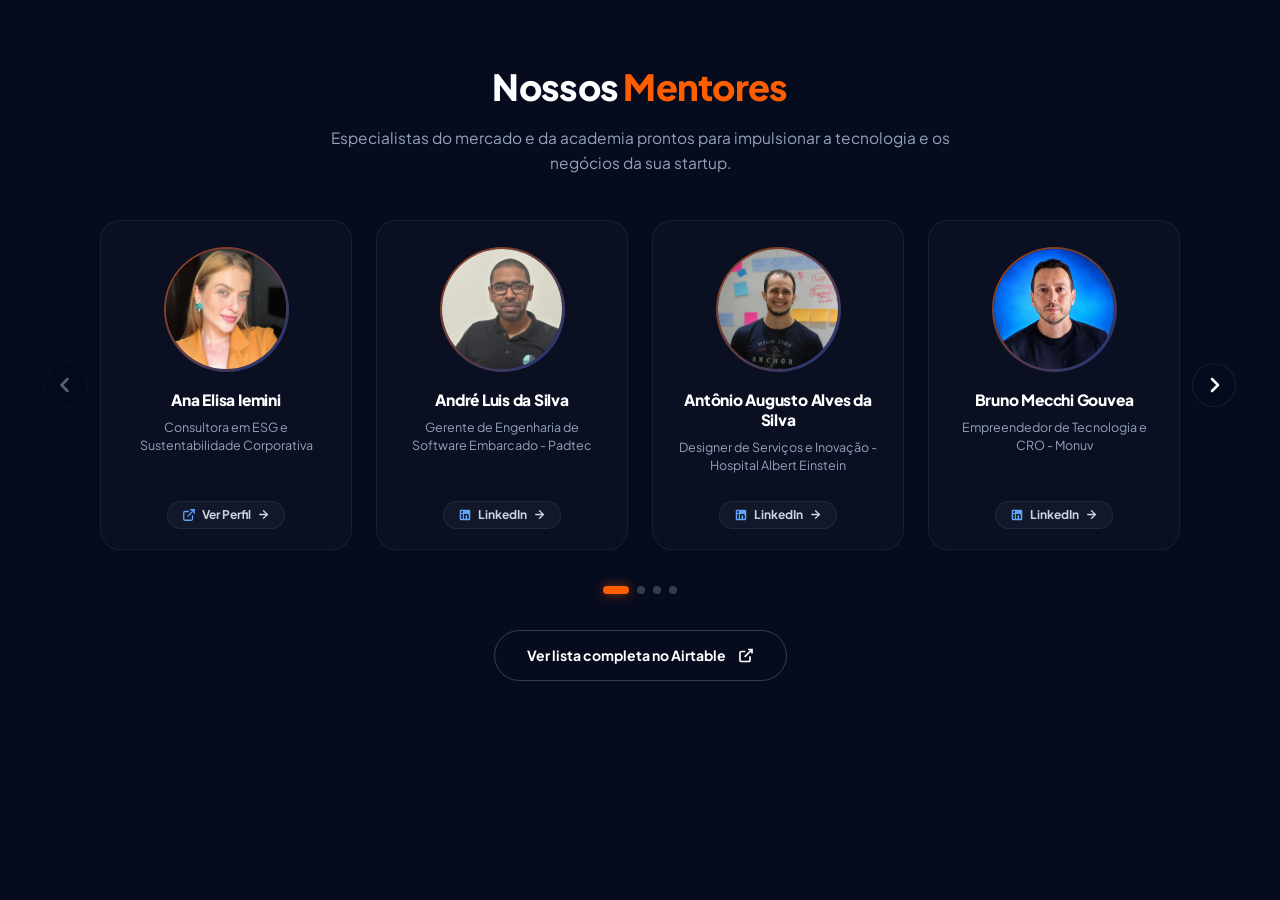
==== commit ec38e5d3: "Ajusta enquadramento do Rafael Cassio mais para a esquerda e centralizado" ====
--- a/index.html
+++ b/index.html
@@ -186,7 +186,7 @@
                 <!-- CARD: Rafael Cássio de Souza Bernardes -->
                 <div class="mentor-card" data-index="9">
                     <div class="mentor-avatar-container">
-                        <img src="elementos/mentores/rafael-cassio-de-souza-bernardes.jpg?v=4" alt="Foto de Rafael Cássio de Souza Bernardes" class="mentor-avatar-img" loading="lazy">
+                        <img src="elementos/mentores/rafael-cassio-de-souza-bernardes.jpg?v=5" alt="Foto de Rafael Cássio de Souza Bernardes" class="mentor-avatar-img" loading="lazy">
                     </div>
                     <div class="mentor-info">
                         <h4 class="mentor-name">Rafael Cássio de Souza Bernardes</h4>
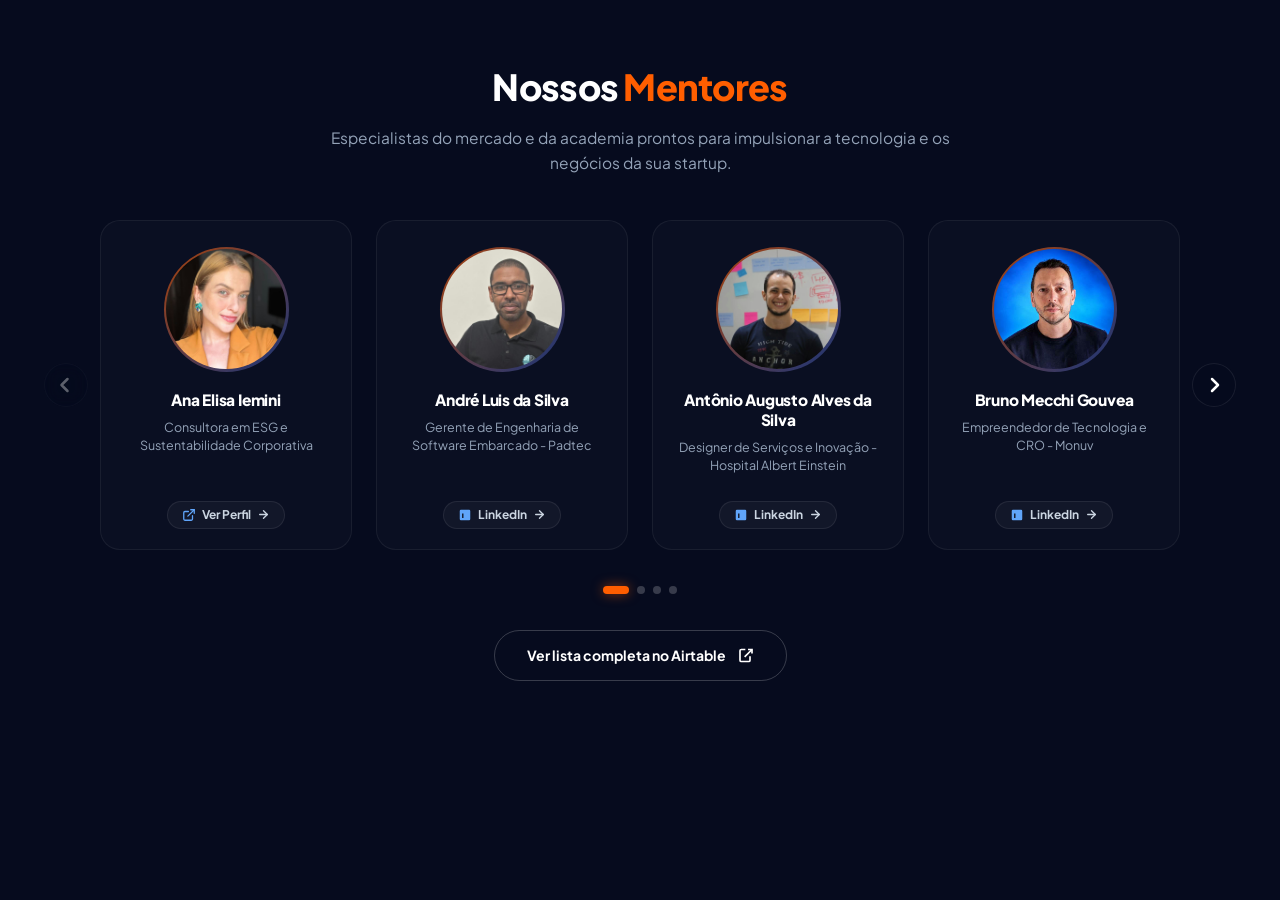
==== commit c851869d: "Atualiza o iframe do card de Thales Coutinho para o LinkedIn e ajusta o botão do card para o padrão " ====
--- a/index.html
+++ b/index.html
@@ -50,7 +50,7 @@
                     </div>
                     <div class="mentor-footer">
                         <a href="https://www.linkedin.com/in/andré-silva-a3a659a7" target="_blank" rel="noopener noreferrer" class="mentor-link-btn" aria-label="Ver perfil de André Luis da Silva no LinkedIn">
-                            <svg class="linkedin-icon" width="14" height="14" viewBox="0 0 24 24" fill="currentColor"><path d="M19 3a2 2 0 0 1 2 2v14a2 2 0 0 1-2 2H5a2 2 0 0 1-2-2V5a2 2 0 0 1 2-2h14m-.5 15.5v-5.3a3.26 3.26 0 0 0-3.26-3.26c-.85 0-1.84.52-2.28 1.3v-1.11h-2.79v8.37h2.79v-4.93c0-.77.62-1.4 1.39-1.4a1.4 1.4 0 0 1 1.4 1.4v4.93h2.75M6.88 8.56a1.68 1.68 0 0 0 1.68-1.68c0-.93-.75-1.69-1.68-1.69a1.69 1.69 0 0 0-1.69 1.69c0 .93.76 1.68 1.69 1.68m1.39 9.94v-8.37H5.5v8.37h2.77z"/></svg>
+                            <svg class="linkedin-icon" width="14" height="14" viewBox="0 0 24 24" fill="currentColor"><path d="M19 3a2 2 0 0 1 2 2v14a2 2 0 0 1-2 2H5a2 2 0 0 1-2-2V5a2 2 0 0 1 2-2h14zm-9.5 6.5h-2.5v7.5h2.5v-7.5zm-1.2-2.2a1.5 1.5 0 1 1 0-3 1.5 1.5 0 0 1 0 3zm9.7 9.7h-2.5v-4.2c0-1-.8-1.8-1.8-1.8s-1.8.8-1.8 1.8v4.2h-2.5v-7.5h2.5v1.1c.5-.8 1.5-1.6 3.1-1.6 2.3 0 4.1 1.5 4.1 4.8v3.2z"></path></svg>
                             <span>LinkedIn</span>
                             <svg class="arrow-icon" width="13" height="13" viewBox="0 0 24 24" fill="none" stroke="currentColor" stroke-width="2.5" stroke-linecap="round" stroke-linejoin="round"><line x1="5" y1="12" x2="19" y2="12"></line><polyline points="12 5 19 12 12 19"></polyline></svg>
                         </a>
@@ -68,7 +68,7 @@
                     </div>
                     <div class="mentor-footer">
                         <a href="https://www.linkedin.com/in/augustoantonio/" target="_blank" rel="noopener noreferrer" class="mentor-link-btn" aria-label="Ver perfil de Antônio Augusto Alves da Silva no LinkedIn">
-                            <svg class="linkedin-icon" width="14" height="14" viewBox="0 0 24 24" fill="currentColor"><path d="M19 3a2 2 0 0 1 2 2v14a2 2 0 0 1-2 2H5a2 2 0 0 1-2-2V5a2 2 0 0 1 2-2h14m-.5 15.5v-5.3a3.26 3.26 0 0 0-3.26-3.26c-.85 0-1.84.52-2.28 1.3v-1.11h-2.79v8.37h2.79v-4.93c0-.77.62-1.4 1.39-1.4a1.4 1.4 0 0 1 1.4 1.4v4.93h2.75M6.88 8.56a1.68 1.68 0 0 0 1.68-1.68c0-.93-.75-1.69-1.68-1.69a1.69 1.69 0 0 0-1.69 1.69c0 .93.76 1.68 1.69 1.68m1.39 9.94v-8.37H5.5v8.37h2.77z"/></svg>
+                            <svg class="linkedin-icon" width="14" height="14" viewBox="0 0 24 24" fill="currentColor"><path d="M19 3a2 2 0 0 1 2 2v14a2 2 0 0 1-2 2H5a2 2 0 0 1-2-2V5a2 2 0 0 1 2-2h14zm-9.5 6.5h-2.5v7.5h2.5v-7.5zm-1.2-2.2a1.5 1.5 0 1 1 0-3 1.5 1.5 0 0 1 0 3zm9.7 9.7h-2.5v-4.2c0-1-.8-1.8-1.8-1.8s-1.8.8-1.8 1.8v4.2h-2.5v-7.5h2.5v1.1c.5-.8 1.5-1.6 3.1-1.6 2.3 0 4.1 1.5 4.1 4.8v3.2z"></path></svg>
                             <span>LinkedIn</span>
                             <svg class="arrow-icon" width="13" height="13" viewBox="0 0 24 24" fill="none" stroke="currentColor" stroke-width="2.5" stroke-linecap="round" stroke-linejoin="round"><line x1="5" y1="12" x2="19" y2="12"></line><polyline points="12 5 19 12 12 19"></polyline></svg>
                         </a>
@@ -86,7 +86,7 @@
                     </div>
                     <div class="mentor-footer">
                         <a href="https://www.linkedin.com/in/bmgouvea/" target="_blank" rel="noopener noreferrer" class="mentor-link-btn" aria-label="Ver perfil de Bruno Mecchi Gouvea no LinkedIn">
-                            <svg class="linkedin-icon" width="14" height="14" viewBox="0 0 24 24" fill="currentColor"><path d="M19 3a2 2 0 0 1 2 2v14a2 2 0 0 1-2 2H5a2 2 0 0 1-2-2V5a2 2 0 0 1 2-2h14m-.5 15.5v-5.3a3.26 3.26 0 0 0-3.26-3.26c-.85 0-1.84.52-2.28 1.3v-1.11h-2.79v8.37h2.79v-4.93c0-.77.62-1.4 1.39-1.4a1.4 1.4 0 0 1 1.4 1.4v4.93h2.75M6.88 8.56a1.68 1.68 0 0 0 1.68-1.68c0-.93-.75-1.69-1.68-1.69a1.69 1.69 0 0 0-1.69 1.69c0 .93.76 1.68 1.69 1.68m1.39 9.94v-8.37H5.5v8.37h2.77z"/></svg>
+                            <svg class="linkedin-icon" width="14" height="14" viewBox="0 0 24 24" fill="currentColor"><path d="M19 3a2 2 0 0 1 2 2v14a2 2 0 0 1-2 2H5a2 2 0 0 1-2-2V5a2 2 0 0 1 2-2h14zm-9.5 6.5h-2.5v7.5h2.5v-7.5zm-1.2-2.2a1.5 1.5 0 1 1 0-3 1.5 1.5 0 0 1 0 3zm9.7 9.7h-2.5v-4.2c0-1-.8-1.8-1.8-1.8s-1.8.8-1.8 1.8v4.2h-2.5v-7.5h2.5v1.1c.5-.8 1.5-1.6 3.1-1.6 2.3 0 4.1 1.5 4.1 4.8v3.2z"></path></svg>
                             <span>LinkedIn</span>
                             <svg class="arrow-icon" width="13" height="13" viewBox="0 0 24 24" fill="none" stroke="currentColor" stroke-width="2.5" stroke-linecap="round" stroke-linejoin="round"><line x1="5" y1="12" x2="19" y2="12"></line><polyline points="12 5 19 12 12 19"></polyline></svg>
                         </a>
@@ -104,7 +104,7 @@
                     </div>
                     <div class="mentor-footer">
                         <a href="https://www.linkedin.com/in/fabiana-calil/" target="_blank" rel="noopener noreferrer" class="mentor-link-btn" aria-label="Ver perfil de Fabiana Gomes Almeida Calil no LinkedIn">
-                            <svg class="linkedin-icon" width="14" height="14" viewBox="0 0 24 24" fill="currentColor"><path d="M19 3a2 2 0 0 1 2 2v14a2 2 0 0 1-2 2H5a2 2 0 0 1-2-2V5a2 2 0 0 1 2-2h14m-.5 15.5v-5.3a3.26 3.26 0 0 0-3.26-3.26c-.85 0-1.84.52-2.28 1.3v-1.11h-2.79v8.37h2.79v-4.93c0-.77.62-1.4 1.39-1.4a1.4 1.4 0 0 1 1.4 1.4v4.93h2.75M6.88 8.56a1.68 1.68 0 0 0 1.68-1.68c0-.93-.75-1.69-1.68-1.69a1.69 1.69 0 0 0-1.69 1.69c0 .93.76 1.68 1.69 1.68m1.39 9.94v-8.37H5.5v8.37h2.77z"/></svg>
+                            <svg class="linkedin-icon" width="14" height="14" viewBox="0 0 24 24" fill="currentColor"><path d="M19 3a2 2 0 0 1 2 2v14a2 2 0 0 1-2 2H5a2 2 0 0 1-2-2V5a2 2 0 0 1 2-2h14zm-9.5 6.5h-2.5v7.5h2.5v-7.5zm-1.2-2.2a1.5 1.5 0 1 1 0-3 1.5 1.5 0 0 1 0 3zm9.7 9.7h-2.5v-4.2c0-1-.8-1.8-1.8-1.8s-1.8.8-1.8 1.8v4.2h-2.5v-7.5h2.5v1.1c.5-.8 1.5-1.6 3.1-1.6 2.3 0 4.1 1.5 4.1 4.8v3.2z"></path></svg>
                             <span>LinkedIn</span>
                             <svg class="arrow-icon" width="13" height="13" viewBox="0 0 24 24" fill="none" stroke="currentColor" stroke-width="2.5" stroke-linecap="round" stroke-linejoin="round"><line x1="5" y1="12" x2="19" y2="12"></line><polyline points="12 5 19 12 12 19"></polyline></svg>
                         </a>
@@ -122,7 +122,7 @@
                     </div>
                     <div class="mentor-footer">
                         <a href="https://www.linkedin.com/in/giuliamarante/" target="_blank" rel="noopener noreferrer" class="mentor-link-btn" aria-label="Ver perfil de Giulia Silva da Silva Amarante no LinkedIn">
-                            <svg class="linkedin-icon" width="14" height="14" viewBox="0 0 24 24" fill="currentColor"><path d="M19 3a2 2 0 0 1 2 2v14a2 2 0 0 1-2 2H5a2 2 0 0 1-2-2V5a2 2 0 0 1 2-2h14m-.5 15.5v-5.3a3.26 3.26 0 0 0-3.26-3.26c-.85 0-1.84.52-2.28 1.3v-1.11h-2.79v8.37h2.79v-4.93c0-.77.62-1.4 1.39-1.4a1.4 1.4 0 0 1 1.4 1.4v4.93h2.75M6.88 8.56a1.68 1.68 0 0 0 1.68-1.68c0-.93-.75-1.69-1.68-1.69a1.69 1.69 0 0 0-1.69 1.69c0 .93.76 1.68 1.69 1.68m1.39 9.94v-8.37H5.5v8.37h2.77z"/></svg>
+                            <svg class="linkedin-icon" width="14" height="14" viewBox="0 0 24 24" fill="currentColor"><path d="M19 3a2 2 0 0 1 2 2v14a2 2 0 0 1-2 2H5a2 2 0 0 1-2-2V5a2 2 0 0 1 2-2h14zm-9.5 6.5h-2.5v7.5h2.5v-7.5zm-1.2-2.2a1.5 1.5 0 1 1 0-3 1.5 1.5 0 0 1 0 3zm9.7 9.7h-2.5v-4.2c0-1-.8-1.8-1.8-1.8s-1.8.8-1.8 1.8v4.2h-2.5v-7.5h2.5v1.1c.5-.8 1.5-1.6 3.1-1.6 2.3 0 4.1 1.5 4.1 4.8v3.2z"></path></svg>
                             <span>LinkedIn</span>
                             <svg class="arrow-icon" width="13" height="13" viewBox="0 0 24 24" fill="none" stroke="currentColor" stroke-width="2.5" stroke-linecap="round" stroke-linejoin="round"><line x1="5" y1="12" x2="19" y2="12"></line><polyline points="12 5 19 12 12 19"></polyline></svg>
                         </a>
@@ -158,7 +158,7 @@
                     </div>
                     <div class="mentor-footer">
                         <a href="https://www.linkedin.com/in/lucasiemini/" target="_blank" rel="noopener noreferrer" class="mentor-link-btn" aria-label="Ver perfil de Lucas Henrique Cavalcante Iemini no LinkedIn">
-                            <svg class="linkedin-icon" width="14" height="14" viewBox="0 0 24 24" fill="currentColor"><path d="M19 3a2 2 0 0 1 2 2v14a2 2 0 0 1-2 2H5a2 2 0 0 1-2-2V5a2 2 0 0 1 2-2h14m-.5 15.5v-5.3a3.26 3.26 0 0 0-3.26-3.26c-.85 0-1.84.52-2.28 1.3v-1.11h-2.79v8.37h2.79v-4.93c0-.77.62-1.4 1.39-1.4a1.4 1.4 0 0 1 1.4 1.4v4.93h2.75M6.88 8.56a1.68 1.68 0 0 0 1.68-1.68c0-.93-.75-1.69-1.68-1.69a1.69 1.69 0 0 0-1.69 1.69c0 .93.76 1.68 1.69 1.68m1.39 9.94v-8.37H5.5v8.37h2.77z"/></svg>
+                            <svg class="linkedin-icon" width="14" height="14" viewBox="0 0 24 24" fill="currentColor"><path d="M19 3a2 2 0 0 1 2 2v14a2 2 0 0 1-2 2H5a2 2 0 0 1-2-2V5a2 2 0 0 1 2-2h14zm-9.5 6.5h-2.5v7.5h2.5v-7.5zm-1.2-2.2a1.5 1.5 0 1 1 0-3 1.5 1.5 0 0 1 0 3zm9.7 9.7h-2.5v-4.2c0-1-.8-1.8-1.8-1.8s-1.8.8-1.8 1.8v4.2h-2.5v-7.5h2.5v1.1c.5-.8 1.5-1.6 3.1-1.6 2.3 0 4.1 1.5 4.1 4.8v3.2z"></path></svg>
                             <span>LinkedIn</span>
                             <svg class="arrow-icon" width="13" height="13" viewBox="0 0 24 24" fill="none" stroke="currentColor" stroke-width="2.5" stroke-linecap="round" stroke-linejoin="round"><line x1="5" y1="12" x2="19" y2="12"></line><polyline points="12 5 19 12 12 19"></polyline></svg>
                         </a>
@@ -176,7 +176,7 @@
                     </div>
                     <div class="mentor-footer">
                         <a href="https://www.linkedin.com/in/mateuscruzz/" target="_blank" rel="noopener noreferrer" class="mentor-link-btn" aria-label="Ver perfil de Mateus Raimundo da Cruz no LinkedIn">
-                            <svg class="linkedin-icon" width="14" height="14" viewBox="0 0 24 24" fill="currentColor"><path d="M19 3a2 2 0 0 1 2 2v14a2 2 0 0 1-2 2H5a2 2 0 0 1-2-2V5a2 2 0 0 1 2-2h14m-.5 15.5v-5.3a3.26 3.26 0 0 0-3.26-3.26c-.85 0-1.84.52-2.28 1.3v-1.11h-2.79v8.37h2.79v-4.93c0-.77.62-1.4 1.39-1.4a1.4 1.4 0 0 1 1.4 1.4v4.93h2.75M6.88 8.56a1.68 1.68 0 0 0 1.68-1.68c0-.93-.75-1.69-1.68-1.69a1.69 1.69 0 0 0-1.69 1.69c0 .93.76 1.68 1.69 1.68m1.39 9.94v-8.37H5.5v8.37h2.77z"/></svg>
+                            <svg class="linkedin-icon" width="14" height="14" viewBox="0 0 24 24" fill="currentColor"><path d="M19 3a2 2 0 0 1 2 2v14a2 2 0 0 1-2 2H5a2 2 0 0 1-2-2V5a2 2 0 0 1 2-2h14zm-9.5 6.5h-2.5v7.5h2.5v-7.5zm-1.2-2.2a1.5 1.5 0 1 1 0-3 1.5 1.5 0 0 1 0 3zm9.7 9.7h-2.5v-4.2c0-1-.8-1.8-1.8-1.8s-1.8.8-1.8 1.8v4.2h-2.5v-7.5h2.5v1.1c.5-.8 1.5-1.6 3.1-1.6 2.3 0 4.1 1.5 4.1 4.8v3.2z"></path></svg>
                             <span>LinkedIn</span>
                             <svg class="arrow-icon" width="13" height="13" viewBox="0 0 24 24" fill="none" stroke="currentColor" stroke-width="2.5" stroke-linecap="round" stroke-linejoin="round"><line x1="5" y1="12" x2="19" y2="12"></line><polyline points="12 5 19 12 12 19"></polyline></svg>
                         </a>
@@ -194,7 +194,7 @@
                     </div>
                     <div class="mentor-footer">
                         <a href="https://www.linkedin.com/in/rafael-wake/" target="_blank" rel="noopener noreferrer" class="mentor-link-btn" aria-label="Ver perfil de Rafael Cássio de Souza Bernardes no LinkedIn">
-                            <svg class="linkedin-icon" width="14" height="14" viewBox="0 0 24 24" fill="currentColor"><path d="M19 3a2 2 0 0 1 2 2v14a2 2 0 0 1-2 2H5a2 2 0 0 1-2-2V5a2 2 0 0 1 2-2h14m-.5 15.5v-5.3a3.26 3.26 0 0 0-3.26-3.26c-.85 0-1.84.52-2.28 1.3v-1.11h-2.79v8.37h2.79v-4.93c0-.77.62-1.4 1.39-1.4a1.4 1.4 0 0 1 1.4 1.4v4.93h2.75M6.88 8.56a1.68 1.68 0 0 0 1.68-1.68c0-.93-.75-1.69-1.68-1.69a1.69 1.69 0 0 0-1.69 1.69c0 .93.76 1.68 1.69 1.68m1.39 9.94v-8.37H5.5v8.37h2.77z"/></svg>
+                            <svg class="linkedin-icon" width="14" height="14" viewBox="0 0 24 24" fill="currentColor"><path d="M19 3a2 2 0 0 1 2 2v14a2 2 0 0 1-2 2H5a2 2 0 0 1-2-2V5a2 2 0 0 1 2-2h14zm-9.5 6.5h-2.5v7.5h2.5v-7.5zm-1.2-2.2a1.5 1.5 0 1 1 0-3 1.5 1.5 0 0 1 0 3zm9.7 9.7h-2.5v-4.2c0-1-.8-1.8-1.8-1.8s-1.8.8-1.8 1.8v4.2h-2.5v-7.5h2.5v1.1c.5-.8 1.5-1.6 3.1-1.6 2.3 0 4.1 1.5 4.1 4.8v3.2z"></path></svg>
                             <span>LinkedIn</span>
                             <svg class="arrow-icon" width="13" height="13" viewBox="0 0 24 24" fill="none" stroke="currentColor" stroke-width="2.5" stroke-linecap="round" stroke-linejoin="round"><line x1="5" y1="12" x2="19" y2="12"></line><polyline points="12 5 19 12 12 19"></polyline></svg>
                         </a>
@@ -212,7 +212,7 @@
                     </div>
                     <div class="mentor-footer">
                         <a href="https://www.linkedin.com/in/rfmendonca/" target="_blank" rel="noopener noreferrer" class="mentor-link-btn" aria-label="Ver perfil de Rafael Fernandes Mendonça no LinkedIn">
-                            <svg class="linkedin-icon" width="14" height="14" viewBox="0 0 24 24" fill="currentColor"><path d="M19 3a2 2 0 0 1 2 2v14a2 2 0 0 1-2 2H5a2 2 0 0 1-2-2V5a2 2 0 0 1 2-2h14m-.5 15.5v-5.3a3.26 3.26 0 0 0-3.26-3.26c-.85 0-1.84.52-2.28 1.3v-1.11h-2.79v8.37h2.79v-4.93c0-.77.62-1.4 1.39-1.4a1.4 1.4 0 0 1 1.4 1.4v4.93h2.75M6.88 8.56a1.68 1.68 0 0 0 1.68-1.68c0-.93-.75-1.69-1.68-1.69a1.69 1.69 0 0 0-1.69 1.69c0 .93.76 1.68 1.69 1.68m1.39 9.94v-8.37H5.5v8.37h2.77z"/></svg>
+                            <svg class="linkedin-icon" width="14" height="14" viewBox="0 0 24 24" fill="currentColor"><path d="M19 3a2 2 0 0 1 2 2v14a2 2 0 0 1-2 2H5a2 2 0 0 1-2-2V5a2 2 0 0 1 2-2h14zm-9.5 6.5h-2.5v7.5h2.5v-7.5zm-1.2-2.2a1.5 1.5 0 1 1 0-3 1.5 1.5 0 0 1 0 3zm9.7 9.7h-2.5v-4.2c0-1-.8-1.8-1.8-1.8s-1.8.8-1.8 1.8v4.2h-2.5v-7.5h2.5v1.1c.5-.8 1.5-1.6 3.1-1.6 2.3 0 4.1 1.5 4.1 4.8v3.2z"></path></svg>
                             <span>LinkedIn</span>
                             <svg class="arrow-icon" width="13" height="13" viewBox="0 0 24 24" fill="none" stroke="currentColor" stroke-width="2.5" stroke-linecap="round" stroke-linejoin="round"><line x1="5" y1="12" x2="19" y2="12"></line><polyline points="12 5 19 12 12 19"></polyline></svg>
                         </a>
@@ -230,7 +230,7 @@
                     </div>
                     <div class="mentor-footer">
                         <a href="https://www.linkedin.com/in/raoniteixeirapr/" target="_blank" rel="noopener noreferrer" class="mentor-link-btn" aria-label="Ver perfil de Raoní Teixeira Pinto Ribeiro no LinkedIn">
-                            <svg class="linkedin-icon" width="14" height="14" viewBox="0 0 24 24" fill="currentColor"><path d="M19 3a2 2 0 0 1 2 2v14a2 2 0 0 1-2 2H5a2 2 0 0 1-2-2V5a2 2 0 0 1 2-2h14m-.5 15.5v-5.3a3.26 3.26 0 0 0-3.26-3.26c-.85 0-1.84.52-2.28 1.3v-1.11h-2.79v8.37h2.79v-4.93c0-.77.62-1.4 1.39-1.4a1.4 1.4 0 0 1 1.4 1.4v4.93h2.75M6.88 8.56a1.68 1.68 0 0 0 1.68-1.68c0-.93-.75-1.69-1.68-1.69a1.69 1.69 0 0 0-1.69 1.69c0 .93.76 1.68 1.69 1.68m1.39 9.94v-8.37H5.5v8.37h2.77z"/></svg>
+                            <svg class="linkedin-icon" width="14" height="14" viewBox="0 0 24 24" fill="currentColor"><path d="M19 3a2 2 0 0 1 2 2v14a2 2 0 0 1-2 2H5a2 2 0 0 1-2-2V5a2 2 0 0 1 2-2h14zm-9.5 6.5h-2.5v7.5h2.5v-7.5zm-1.2-2.2a1.5 1.5 0 1 1 0-3 1.5 1.5 0 0 1 0 3zm9.7 9.7h-2.5v-4.2c0-1-.8-1.8-1.8-1.8s-1.8.8-1.8 1.8v4.2h-2.5v-7.5h2.5v1.1c.5-.8 1.5-1.6 3.1-1.6 2.3 0 4.1 1.5 4.1 4.8v3.2z"></path></svg>
                             <span>LinkedIn</span>
                             <svg class="arrow-icon" width="13" height="13" viewBox="0 0 24 24" fill="none" stroke="currentColor" stroke-width="2.5" stroke-linecap="round" stroke-linejoin="round"><line x1="5" y1="12" x2="19" y2="12"></line><polyline points="12 5 19 12 12 19"></polyline></svg>
                         </a>
@@ -248,7 +248,7 @@
                     </div>
                     <div class="mentor-footer">
                         <a href="https://www.linkedin.com/in/rovilson-vieira-junior-5004174b/" target="_blank" rel="noopener noreferrer" class="mentor-link-btn" aria-label="Ver perfil de Rovilson Vieira Junior no LinkedIn">
-                            <svg class="linkedin-icon" width="14" height="14" viewBox="0 0 24 24" fill="currentColor"><path d="M19 3a2 2 0 0 1 2 2v14a2 2 0 0 1-2 2H5a2 2 0 0 1-2-2V5a2 2 0 0 1 2-2h14m-.5 15.5v-5.3a3.26 3.26 0 0 0-3.26-3.26c-.85 0-1.84.52-2.28 1.3v-1.11h-2.79v8.37h2.79v-4.93c0-.77.62-1.4 1.39-1.4a1.4 1.4 0 0 1 1.4 1.4v4.93h2.75M6.88 8.56a1.68 1.68 0 0 0 1.68-1.68c0-.93-.75-1.69-1.68-1.69a1.69 1.69 0 0 0-1.69 1.69c0 .93.76 1.68 1.69 1.68m1.39 9.94v-8.37H5.5v8.37h2.77z"/></svg>
+                            <svg class="linkedin-icon" width="14" height="14" viewBox="0 0 24 24" fill="currentColor"><path d="M19 3a2 2 0 0 1 2 2v14a2 2 0 0 1-2 2H5a2 2 0 0 1-2-2V5a2 2 0 0 1 2-2h14zm-9.5 6.5h-2.5v7.5h2.5v-7.5zm-1.2-2.2a1.5 1.5 0 1 1 0-3 1.5 1.5 0 0 1 0 3zm9.7 9.7h-2.5v-4.2c0-1-.8-1.8-1.8-1.8s-1.8.8-1.8 1.8v4.2h-2.5v-7.5h2.5v1.1c.5-.8 1.5-1.6 3.1-1.6 2.3 0 4.1 1.5 4.1 4.8v3.2z"></path></svg>
                             <span>LinkedIn</span>
                             <svg class="arrow-icon" width="13" height="13" viewBox="0 0 24 24" fill="none" stroke="currentColor" stroke-width="2.5" stroke-linecap="round" stroke-linejoin="round"><line x1="5" y1="12" x2="19" y2="12"></line><polyline points="12 5 19 12 12 19"></polyline></svg>
                         </a>
@@ -265,9 +265,9 @@
                         <p class="mentor-role">CEO e Cofundador - Mulher em Forma</p>
                     </div>
                     <div class="mentor-footer">
-                        <a href="https://airtable.com/appNpzNg1CLsXf3Hn/shrhHcTKwTnzAdM4o/tblz2ADXqNnD830uA" target="_blank" rel="noopener noreferrer" class="mentor-link-btn" aria-label="Ver perfil completo de Thales Coutinho no Airtable">
-                            <svg class="linkedin-icon" width="14" height="14" viewBox="0 0 24 24" fill="none" stroke="currentColor" stroke-width="2.2" stroke-linecap="round" stroke-linejoin="round"><path d="M18 13v6a2 2 0 0 1-2 2H5a2 2 0 0 1-2-2V8a2 2 0 0 1 2-2h6"></path><polyline points="15 3 21 3 21 9"></polyline><line x1="10" y1="14" x2="21" y2="3"></line></svg>
-                            <span>Ver Perfil</span>
+                        <a href="https://www.linkedin.com/in/thalescoutinho/" target="_blank" rel="noopener noreferrer" class="mentor-link-btn" aria-label="Ver perfil de Thales Coutinho no LinkedIn">
+                            <svg class="linkedin-icon" width="14" height="14" viewBox="0 0 24 24" fill="currentColor"><path d="M19 3a2 2 0 0 1 2 2v14a2 2 0 0 1-2 2H5a2 2 0 0 1-2-2V5a2 2 0 0 1 2-2h14zm-9.5 6.5h-2.5v7.5h2.5v-7.5zm-1.2-2.2a1.5 1.5 0 1 1 0-3 1.5 1.5 0 0 1 0 3zm9.7 9.7h-2.5v-4.2c0-1-.8-1.8-1.8-1.8s-1.8.8-1.8 1.8v4.2h-2.5v-7.5h2.5v1.1c.5-.8 1.5-1.6 3.1-1.6 2.3 0 4.1 1.5 4.1 4.8v3.2z"></path></svg>
+                            <span>LinkedIn</span>
                             <svg class="arrow-icon" width="13" height="13" viewBox="0 0 24 24" fill="none" stroke="currentColor" stroke-width="2.5" stroke-linecap="round" stroke-linejoin="round"><line x1="5" y1="12" x2="19" y2="12"></line><polyline points="12 5 19 12 12 19"></polyline></svg>
                         </a>
                     </div>
@@ -284,7 +284,7 @@
                     </div>
                     <div class="mentor-footer">
                         <a href="https://www.linkedin.com/in/thalestitoborges/" target="_blank" rel="noopener noreferrer" class="mentor-link-btn" aria-label="Ver perfil de Thales Tito Borges no LinkedIn">
-                            <svg class="linkedin-icon" width="14" height="14" viewBox="0 0 24 24" fill="currentColor"><path d="M19 3a2 2 0 0 1 2 2v14a2 2 0 0 1-2 2H5a2 2 0 0 1-2-2V5a2 2 0 0 1 2-2h14m-.5 15.5v-5.3a3.26 3.26 0 0 0-3.26-3.26c-.85 0-1.84.52-2.28 1.3v-1.11h-2.79v8.37h2.79v-4.93c0-.77.62-1.4 1.39-1.4a1.4 1.4 0 0 1 1.4 1.4v4.93h2.75M6.88 8.56a1.68 1.68 0 0 0 1.68-1.68c0-.93-.75-1.69-1.68-1.69a1.69 1.69 0 0 0-1.69 1.69c0 .93.76 1.68 1.69 1.68m1.39 9.94v-8.37H5.5v8.37h2.77z"/></svg>
+                            <svg class="linkedin-icon" width="14" height="14" viewBox="0 0 24 24" fill="currentColor"><path d="M19 3a2 2 0 0 1 2 2v14a2 2 0 0 1-2 2H5a2 2 0 0 1-2-2V5a2 2 0 0 1 2-2h14zm-9.5 6.5h-2.5v7.5h2.5v-7.5zm-1.2-2.2a1.5 1.5 0 1 1 0-3 1.5 1.5 0 0 1 0 3zm9.7 9.7h-2.5v-4.2c0-1-.8-1.8-1.8-1.8s-1.8.8-1.8 1.8v4.2h-2.5v-7.5h2.5v1.1c.5-.8 1.5-1.6 3.1-1.6 2.3 0 4.1 1.5 4.1 4.8v3.2z"></path></svg>
                             <span>LinkedIn</span>
                             <svg class="arrow-icon" width="13" height="13" viewBox="0 0 24 24" fill="none" stroke="currentColor" stroke-width="2.5" stroke-linecap="round" stroke-linejoin="round"><line x1="5" y1="12" x2="19" y2="12"></line><polyline points="12 5 19 12 12 19"></polyline></svg>
                         </a>
@@ -303,7 +303,7 @@
             <div class="mentors-cta-container" style="text-align: center; margin-top: 36px;">
                 <a href="https://airtable.com/appNpzNg1CLsXf3Hn/shrhHcTKwTnzAdM4o/tblz2ADXqNnD830uA" id="mentors-airtable-cta" target="_blank" rel="noopener noreferrer" class="btn-outline">
                     <span>Ver lista completa no Airtable</span>
-                    <svg width="16" height="16" viewBox="0 0 24 24" fill="none" stroke="currentColor" stroke-width="2.5" style="transform: translateY(0.5px);"><path d="M18 13v6a2 2 0 0 1-2 2H5a2 2 0 0 1-2-2V8a2 2 0 0 1 2-2h6"></path><polyline points="15 3 21 3 21 9"></polyline><line x1="10" y1="14" x2="21" y2="3"></line></svg>
+                    <svg width="16" height="16" viewBox="0 0 24 24" fill="none" stroke="currentColor" stroke-width="2.5" style="transform: translateY(0.5px);"><path d="M18 13v6a2 2 0 0 1-2 2H5a2 2 0 0 1-2-2V5a2 2 0 0 1 2-2h6"></path><polyline points="15 3 21 3 21 9"></polyline><line x1="10" y1="14" x2="21" y2="3"></line></svg>
                 </a>
             </div>
         </div>
@@ -311,4 +311,4 @@
 
     <script src="mentores.js?v=2"></script>
 </body>
-</html>+</html>
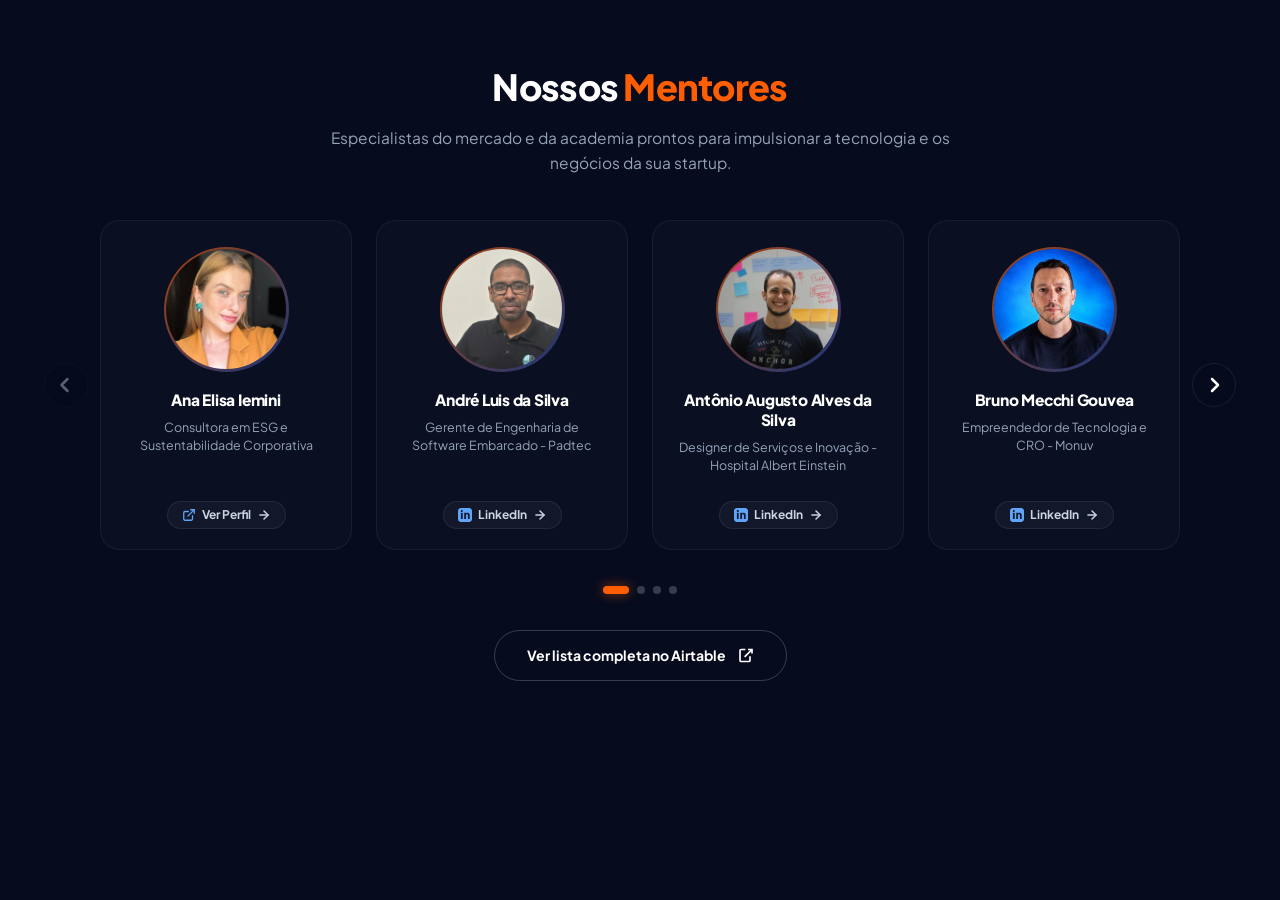
==== commit 4172ebb4: "fix(icones): aplica SVG oficial de alta fidelidade do LinkedIn e preserva ícone de link externo nos " ====
--- a/index.html
+++ b/index.html
@@ -4,7 +4,7 @@
     <meta charset="UTF-8">
     <meta name="viewport" content="width=device-width, initial-scale=1.0">
     <title>Mentores - Inatel Startups</title>
-    <link rel="stylesheet" href="style.css?v=6">
+    <link rel="stylesheet" href="style.css?v=7">
 </head>
 <body>
     <section id="mentores" class="section">
@@ -32,7 +32,7 @@
                     </div>
                     <div class="mentor-footer">
                         <a href="https://airtable.com/appNpzNg1CLsXf3Hn/shrhHcTKwTnzAdM4o/tblz2ADXqNnD830uA" target="_blank" rel="noopener noreferrer" class="mentor-link-btn" aria-label="Ver perfil completo de Ana Elisa Iemini no Airtable">
-                            <svg class="linkedin-icon" width="14" height="14" viewBox="0 0 24 24" fill="none" stroke="currentColor" stroke-width="2.2" stroke-linecap="round" stroke-linejoin="round"><path d="M18 13v6a2 2 0 0 1-2 2H5a2 2 0 0 1-2-2V8a2 2 0 0 1 2-2h6"></path><polyline points="15 3 21 3 21 9"></polyline><line x1="10" y1="14" x2="21" y2="3"></line></svg>
+                            <svg class="external-link-icon" width="14" height="14" viewBox="0 0 24 24" fill="none" stroke="currentColor" stroke-width="2.2" stroke-linecap="round" stroke-linejoin="round"><path d="M18 13v6a2 2 0 0 1-2 2H5a2 2 0 0 1-2-2V8a2 2 0 0 1 2-2h6"></path><polyline points="15 3 21 3 21 9"></polyline><line x1="10" y1="14" x2="21" y2="3"></line></svg>
                             <span>Ver Perfil</span>
                             <svg class="arrow-icon" width="13" height="13" viewBox="0 0 24 24" fill="none" stroke="currentColor" stroke-width="2.5" stroke-linecap="round" stroke-linejoin="round"><line x1="5" y1="12" x2="19" y2="12"></line><polyline points="12 5 19 12 12 19"></polyline></svg>
                         </a>
@@ -50,7 +50,7 @@
                     </div>
                     <div class="mentor-footer">
                         <a href="https://www.linkedin.com/in/andré-silva-a3a659a7" target="_blank" rel="noopener noreferrer" class="mentor-link-btn" aria-label="Ver perfil de André Luis da Silva no LinkedIn">
-                            <svg class="linkedin-icon" width="14" height="14" viewBox="0 0 24 24" fill="currentColor"><path d="M19 3a2 2 0 0 1 2 2v14a2 2 0 0 1-2 2H5a2 2 0 0 1-2-2V5a2 2 0 0 1 2-2h14zm-9.5 6.5h-2.5v7.5h2.5v-7.5zm-1.2-2.2a1.5 1.5 0 1 1 0-3 1.5 1.5 0 0 1 0 3zm9.7 9.7h-2.5v-4.2c0-1-.8-1.8-1.8-1.8s-1.8.8-1.8 1.8v4.2h-2.5v-7.5h2.5v1.1c.5-.8 1.5-1.6 3.1-1.6 2.3 0 4.1 1.5 4.1 4.8v3.2z"></path></svg>
+                            <svg class="linkedin-icon" width="14" height="14" viewBox="0 0 24 24" fill="currentColor"><path d="M19 0h-14c-2.761 0-5 2.239-5 5v14c0 2.761 2.239 5 5 5h14c2.762 0 5-2.239 5-5v-14c0-2.761-2.238-5-5-5zm-11 19h-3v-11h3v11zm-1.5-12.268c-.966 0-1.75-.784-1.75-1.75s.784-1.75 1.75-1.75 1.75.784 1.75 1.75-.784 1.75-1.75 1.75zm13.5 12.268h-3v-5.604c0-1.337-.026-2.54-1.545-2.54-1.528 0-1.766 1.216-1.766 2.473v5.671h-3v-11h2.875v1.502h.04c.4-.754 1.378-1.547 2.836-1.547 3.03 0 3.59 1.995 3.59 4.592v6.453z"/></svg>
                             <span>LinkedIn</span>
                             <svg class="arrow-icon" width="13" height="13" viewBox="0 0 24 24" fill="none" stroke="currentColor" stroke-width="2.5" stroke-linecap="round" stroke-linejoin="round"><line x1="5" y1="12" x2="19" y2="12"></line><polyline points="12 5 19 12 12 19"></polyline></svg>
                         </a>
@@ -68,7 +68,7 @@
                     </div>
                     <div class="mentor-footer">
                         <a href="https://www.linkedin.com/in/augustoantonio/" target="_blank" rel="noopener noreferrer" class="mentor-link-btn" aria-label="Ver perfil de Antônio Augusto Alves da Silva no LinkedIn">
-                            <svg class="linkedin-icon" width="14" height="14" viewBox="0 0 24 24" fill="currentColor"><path d="M19 3a2 2 0 0 1 2 2v14a2 2 0 0 1-2 2H5a2 2 0 0 1-2-2V5a2 2 0 0 1 2-2h14zm-9.5 6.5h-2.5v7.5h2.5v-7.5zm-1.2-2.2a1.5 1.5 0 1 1 0-3 1.5 1.5 0 0 1 0 3zm9.7 9.7h-2.5v-4.2c0-1-.8-1.8-1.8-1.8s-1.8.8-1.8 1.8v4.2h-2.5v-7.5h2.5v1.1c.5-.8 1.5-1.6 3.1-1.6 2.3 0 4.1 1.5 4.1 4.8v3.2z"></path></svg>
+                            <svg class="linkedin-icon" width="14" height="14" viewBox="0 0 24 24" fill="currentColor"><path d="M19 0h-14c-2.761 0-5 2.239-5 5v14c0 2.761 2.239 5 5 5h14c2.762 0 5-2.239 5-5v-14c0-2.761-2.238-5-5-5zm-11 19h-3v-11h3v11zm-1.5-12.268c-.966 0-1.75-.784-1.75-1.75s.784-1.75 1.75-1.75 1.75.784 1.75 1.75-.784 1.75-1.75 1.75zm13.5 12.268h-3v-5.604c0-1.337-.026-2.54-1.545-2.54-1.528 0-1.766 1.216-1.766 2.473v5.671h-3v-11h2.875v1.502h.04c.4-.754 1.378-1.547 2.836-1.547 3.03 0 3.59 1.995 3.59 4.592v6.453z"/></svg>
                             <span>LinkedIn</span>
                             <svg class="arrow-icon" width="13" height="13" viewBox="0 0 24 24" fill="none" stroke="currentColor" stroke-width="2.5" stroke-linecap="round" stroke-linejoin="round"><line x1="5" y1="12" x2="19" y2="12"></line><polyline points="12 5 19 12 12 19"></polyline></svg>
                         </a>
@@ -86,7 +86,7 @@
                     </div>
                     <div class="mentor-footer">
                         <a href="https://www.linkedin.com/in/bmgouvea/" target="_blank" rel="noopener noreferrer" class="mentor-link-btn" aria-label="Ver perfil de Bruno Mecchi Gouvea no LinkedIn">
-                            <svg class="linkedin-icon" width="14" height="14" viewBox="0 0 24 24" fill="currentColor"><path d="M19 3a2 2 0 0 1 2 2v14a2 2 0 0 1-2 2H5a2 2 0 0 1-2-2V5a2 2 0 0 1 2-2h14zm-9.5 6.5h-2.5v7.5h2.5v-7.5zm-1.2-2.2a1.5 1.5 0 1 1 0-3 1.5 1.5 0 0 1 0 3zm9.7 9.7h-2.5v-4.2c0-1-.8-1.8-1.8-1.8s-1.8.8-1.8 1.8v4.2h-2.5v-7.5h2.5v1.1c.5-.8 1.5-1.6 3.1-1.6 2.3 0 4.1 1.5 4.1 4.8v3.2z"></path></svg>
+                            <svg class="linkedin-icon" width="14" height="14" viewBox="0 0 24 24" fill="currentColor"><path d="M19 0h-14c-2.761 0-5 2.239-5 5v14c0 2.761 2.239 5 5 5h14c2.762 0 5-2.239 5-5v-14c0-2.761-2.238-5-5-5zm-11 19h-3v-11h3v11zm-1.5-12.268c-.966 0-1.75-.784-1.75-1.75s.784-1.75 1.75-1.75 1.75.784 1.75 1.75-.784 1.75-1.75 1.75zm13.5 12.268h-3v-5.604c0-1.337-.026-2.54-1.545-2.54-1.528 0-1.766 1.216-1.766 2.473v5.671h-3v-11h2.875v1.502h.04c.4-.754 1.378-1.547 2.836-1.547 3.03 0 3.59 1.995 3.59 4.592v6.453z"/></svg>
                             <span>LinkedIn</span>
                             <svg class="arrow-icon" width="13" height="13" viewBox="0 0 24 24" fill="none" stroke="currentColor" stroke-width="2.5" stroke-linecap="round" stroke-linejoin="round"><line x1="5" y1="12" x2="19" y2="12"></line><polyline points="12 5 19 12 12 19"></polyline></svg>
                         </a>
@@ -104,7 +104,7 @@
                     </div>
                     <div class="mentor-footer">
                         <a href="https://www.linkedin.com/in/fabiana-calil/" target="_blank" rel="noopener noreferrer" class="mentor-link-btn" aria-label="Ver perfil de Fabiana Gomes Almeida Calil no LinkedIn">
-                            <svg class="linkedin-icon" width="14" height="14" viewBox="0 0 24 24" fill="currentColor"><path d="M19 3a2 2 0 0 1 2 2v14a2 2 0 0 1-2 2H5a2 2 0 0 1-2-2V5a2 2 0 0 1 2-2h14zm-9.5 6.5h-2.5v7.5h2.5v-7.5zm-1.2-2.2a1.5 1.5 0 1 1 0-3 1.5 1.5 0 0 1 0 3zm9.7 9.7h-2.5v-4.2c0-1-.8-1.8-1.8-1.8s-1.8.8-1.8 1.8v4.2h-2.5v-7.5h2.5v1.1c.5-.8 1.5-1.6 3.1-1.6 2.3 0 4.1 1.5 4.1 4.8v3.2z"></path></svg>
+                            <svg class="linkedin-icon" width="14" height="14" viewBox="0 0 24 24" fill="currentColor"><path d="M19 0h-14c-2.761 0-5 2.239-5 5v14c0 2.761 2.239 5 5 5h14c2.762 0 5-2.239 5-5v-14c0-2.761-2.238-5-5-5zm-11 19h-3v-11h3v11zm-1.5-12.268c-.966 0-1.75-.784-1.75-1.75s.784-1.75 1.75-1.75 1.75.784 1.75 1.75-.784 1.75-1.75 1.75zm13.5 12.268h-3v-5.604c0-1.337-.026-2.54-1.545-2.54-1.528 0-1.766 1.216-1.766 2.473v5.671h-3v-11h2.875v1.502h.04c.4-.754 1.378-1.547 2.836-1.547 3.03 0 3.59 1.995 3.59 4.592v6.453z"/></svg>
                             <span>LinkedIn</span>
                             <svg class="arrow-icon" width="13" height="13" viewBox="0 0 24 24" fill="none" stroke="currentColor" stroke-width="2.5" stroke-linecap="round" stroke-linejoin="round"><line x1="5" y1="12" x2="19" y2="12"></line><polyline points="12 5 19 12 12 19"></polyline></svg>
                         </a>
@@ -122,7 +122,7 @@
                     </div>
                     <div class="mentor-footer">
                         <a href="https://www.linkedin.com/in/giuliamarante/" target="_blank" rel="noopener noreferrer" class="mentor-link-btn" aria-label="Ver perfil de Giulia Silva da Silva Amarante no LinkedIn">
-                            <svg class="linkedin-icon" width="14" height="14" viewBox="0 0 24 24" fill="currentColor"><path d="M19 3a2 2 0 0 1 2 2v14a2 2 0 0 1-2 2H5a2 2 0 0 1-2-2V5a2 2 0 0 1 2-2h14zm-9.5 6.5h-2.5v7.5h2.5v-7.5zm-1.2-2.2a1.5 1.5 0 1 1 0-3 1.5 1.5 0 0 1 0 3zm9.7 9.7h-2.5v-4.2c0-1-.8-1.8-1.8-1.8s-1.8.8-1.8 1.8v4.2h-2.5v-7.5h2.5v1.1c.5-.8 1.5-1.6 3.1-1.6 2.3 0 4.1 1.5 4.1 4.8v3.2z"></path></svg>
+                            <svg class="linkedin-icon" width="14" height="14" viewBox="0 0 24 24" fill="currentColor"><path d="M19 0h-14c-2.761 0-5 2.239-5 5v14c0 2.761 2.239 5 5 5h14c2.762 0 5-2.239 5-5v-14c0-2.761-2.238-5-5-5zm-11 19h-3v-11h3v11zm-1.5-12.268c-.966 0-1.75-.784-1.75-1.75s.784-1.75 1.75-1.75 1.75.784 1.75 1.75-.784 1.75-1.75 1.75zm13.5 12.268h-3v-5.604c0-1.337-.026-2.54-1.545-2.54-1.528 0-1.766 1.216-1.766 2.473v5.671h-3v-11h2.875v1.502h.04c.4-.754 1.378-1.547 2.836-1.547 3.03 0 3.59 1.995 3.59 4.592v6.453z"/></svg>
                             <span>LinkedIn</span>
                             <svg class="arrow-icon" width="13" height="13" viewBox="0 0 24 24" fill="none" stroke="currentColor" stroke-width="2.5" stroke-linecap="round" stroke-linejoin="round"><line x1="5" y1="12" x2="19" y2="12"></line><polyline points="12 5 19 12 12 19"></polyline></svg>
                         </a>
@@ -140,7 +140,7 @@
                     </div>
                     <div class="mentor-footer">
                         <a href="https://airtable.com/appNpzNg1CLsXf3Hn/shrhHcTKwTnzAdM4o/tblz2ADXqNnD830uA" target="_blank" rel="noopener noreferrer" class="mentor-link-btn" aria-label="Ver perfil completo de Jaíne Cássia Fonseca Amaral no Airtable">
-                            <svg class="linkedin-icon" width="14" height="14" viewBox="0 0 24 24" fill="none" stroke="currentColor" stroke-width="2.2" stroke-linecap="round" stroke-linejoin="round"><path d="M18 13v6a2 2 0 0 1-2 2H5a2 2 0 0 1-2-2V8a2 2 0 0 1 2-2h6"></path><polyline points="15 3 21 3 21 9"></polyline><line x1="10" y1="14" x2="21" y2="3"></line></svg>
+                            <svg class="external-link-icon" width="14" height="14" viewBox="0 0 24 24" fill="none" stroke="currentColor" stroke-width="2.2" stroke-linecap="round" stroke-linejoin="round"><path d="M18 13v6a2 2 0 0 1-2 2H5a2 2 0 0 1-2-2V8a2 2 0 0 1 2-2h6"></path><polyline points="15 3 21 3 21 9"></polyline><line x1="10" y1="14" x2="21" y2="3"></line></svg>
                             <span>Ver Perfil</span>
                             <svg class="arrow-icon" width="13" height="13" viewBox="0 0 24 24" fill="none" stroke="currentColor" stroke-width="2.5" stroke-linecap="round" stroke-linejoin="round"><line x1="5" y1="12" x2="19" y2="12"></line><polyline points="12 5 19 12 12 19"></polyline></svg>
                         </a>
@@ -158,7 +158,7 @@
                     </div>
                     <div class="mentor-footer">
                         <a href="https://www.linkedin.com/in/lucasiemini/" target="_blank" rel="noopener noreferrer" class="mentor-link-btn" aria-label="Ver perfil de Lucas Henrique Cavalcante Iemini no LinkedIn">
-                            <svg class="linkedin-icon" width="14" height="14" viewBox="0 0 24 24" fill="currentColor"><path d="M19 3a2 2 0 0 1 2 2v14a2 2 0 0 1-2 2H5a2 2 0 0 1-2-2V5a2 2 0 0 1 2-2h14zm-9.5 6.5h-2.5v7.5h2.5v-7.5zm-1.2-2.2a1.5 1.5 0 1 1 0-3 1.5 1.5 0 0 1 0 3zm9.7 9.7h-2.5v-4.2c0-1-.8-1.8-1.8-1.8s-1.8.8-1.8 1.8v4.2h-2.5v-7.5h2.5v1.1c.5-.8 1.5-1.6 3.1-1.6 2.3 0 4.1 1.5 4.1 4.8v3.2z"></path></svg>
+                            <svg class="linkedin-icon" width="14" height="14" viewBox="0 0 24 24" fill="currentColor"><path d="M19 0h-14c-2.761 0-5 2.239-5 5v14c0 2.761 2.239 5 5 5h14c2.762 0 5-2.239 5-5v-14c0-2.761-2.238-5-5-5zm-11 19h-3v-11h3v11zm-1.5-12.268c-.966 0-1.75-.784-1.75-1.75s.784-1.75 1.75-1.75 1.75.784 1.75 1.75-.784 1.75-1.75 1.75zm13.5 12.268h-3v-5.604c0-1.337-.026-2.54-1.545-2.54-1.528 0-1.766 1.216-1.766 2.473v5.671h-3v-11h2.875v1.502h.04c.4-.754 1.378-1.547 2.836-1.547 3.03 0 3.59 1.995 3.59 4.592v6.453z"/></svg>
                             <span>LinkedIn</span>
                             <svg class="arrow-icon" width="13" height="13" viewBox="0 0 24 24" fill="none" stroke="currentColor" stroke-width="2.5" stroke-linecap="round" stroke-linejoin="round"><line x1="5" y1="12" x2="19" y2="12"></line><polyline points="12 5 19 12 12 19"></polyline></svg>
                         </a>
@@ -176,7 +176,7 @@
                     </div>
                     <div class="mentor-footer">
                         <a href="https://www.linkedin.com/in/mateuscruzz/" target="_blank" rel="noopener noreferrer" class="mentor-link-btn" aria-label="Ver perfil de Mateus Raimundo da Cruz no LinkedIn">
-                            <svg class="linkedin-icon" width="14" height="14" viewBox="0 0 24 24" fill="currentColor"><path d="M19 3a2 2 0 0 1 2 2v14a2 2 0 0 1-2 2H5a2 2 0 0 1-2-2V5a2 2 0 0 1 2-2h14zm-9.5 6.5h-2.5v7.5h2.5v-7.5zm-1.2-2.2a1.5 1.5 0 1 1 0-3 1.5 1.5 0 0 1 0 3zm9.7 9.7h-2.5v-4.2c0-1-.8-1.8-1.8-1.8s-1.8.8-1.8 1.8v4.2h-2.5v-7.5h2.5v1.1c.5-.8 1.5-1.6 3.1-1.6 2.3 0 4.1 1.5 4.1 4.8v3.2z"></path></svg>
+                            <svg class="linkedin-icon" width="14" height="14" viewBox="0 0 24 24" fill="currentColor"><path d="M19 0h-14c-2.761 0-5 2.239-5 5v14c0 2.761 2.239 5 5 5h14c2.762 0 5-2.239 5-5v-14c0-2.761-2.238-5-5-5zm-11 19h-3v-11h3v11zm-1.5-12.268c-.966 0-1.75-.784-1.75-1.75s.784-1.75 1.75-1.75 1.75.784 1.75 1.75-.784 1.75-1.75 1.75zm13.5 12.268h-3v-5.604c0-1.337-.026-2.54-1.545-2.54-1.528 0-1.766 1.216-1.766 2.473v5.671h-3v-11h2.875v1.502h.04c.4-.754 1.378-1.547 2.836-1.547 3.03 0 3.59 1.995 3.59 4.592v6.453z"/></svg>
                             <span>LinkedIn</span>
                             <svg class="arrow-icon" width="13" height="13" viewBox="0 0 24 24" fill="none" stroke="currentColor" stroke-width="2.5" stroke-linecap="round" stroke-linejoin="round"><line x1="5" y1="12" x2="19" y2="12"></line><polyline points="12 5 19 12 12 19"></polyline></svg>
                         </a>
@@ -194,7 +194,7 @@
                     </div>
                     <div class="mentor-footer">
                         <a href="https://www.linkedin.com/in/rafael-wake/" target="_blank" rel="noopener noreferrer" class="mentor-link-btn" aria-label="Ver perfil de Rafael Cássio de Souza Bernardes no LinkedIn">
-                            <svg class="linkedin-icon" width="14" height="14" viewBox="0 0 24 24" fill="currentColor"><path d="M19 3a2 2 0 0 1 2 2v14a2 2 0 0 1-2 2H5a2 2 0 0 1-2-2V5a2 2 0 0 1 2-2h14zm-9.5 6.5h-2.5v7.5h2.5v-7.5zm-1.2-2.2a1.5 1.5 0 1 1 0-3 1.5 1.5 0 0 1 0 3zm9.7 9.7h-2.5v-4.2c0-1-.8-1.8-1.8-1.8s-1.8.8-1.8 1.8v4.2h-2.5v-7.5h2.5v1.1c.5-.8 1.5-1.6 3.1-1.6 2.3 0 4.1 1.5 4.1 4.8v3.2z"></path></svg>
+                            <svg class="linkedin-icon" width="14" height="14" viewBox="0 0 24 24" fill="currentColor"><path d="M19 0h-14c-2.761 0-5 2.239-5 5v14c0 2.761 2.239 5 5 5h14c2.762 0 5-2.239 5-5v-14c0-2.761-2.238-5-5-5zm-11 19h-3v-11h3v11zm-1.5-12.268c-.966 0-1.75-.784-1.75-1.75s.784-1.75 1.75-1.75 1.75.784 1.75 1.75-.784 1.75-1.75 1.75zm13.5 12.268h-3v-5.604c0-1.337-.026-2.54-1.545-2.54-1.528 0-1.766 1.216-1.766 2.473v5.671h-3v-11h2.875v1.502h.04c.4-.754 1.378-1.547 2.836-1.547 3.03 0 3.59 1.995 3.59 4.592v6.453z"/></svg>
                             <span>LinkedIn</span>
                             <svg class="arrow-icon" width="13" height="13" viewBox="0 0 24 24" fill="none" stroke="currentColor" stroke-width="2.5" stroke-linecap="round" stroke-linejoin="round"><line x1="5" y1="12" x2="19" y2="12"></line><polyline points="12 5 19 12 12 19"></polyline></svg>
                         </a>
@@ -212,7 +212,7 @@
                     </div>
                     <div class="mentor-footer">
                         <a href="https://www.linkedin.com/in/rfmendonca/" target="_blank" rel="noopener noreferrer" class="mentor-link-btn" aria-label="Ver perfil de Rafael Fernandes Mendonça no LinkedIn">
-                            <svg class="linkedin-icon" width="14" height="14" viewBox="0 0 24 24" fill="currentColor"><path d="M19 3a2 2 0 0 1 2 2v14a2 2 0 0 1-2 2H5a2 2 0 0 1-2-2V5a2 2 0 0 1 2-2h14zm-9.5 6.5h-2.5v7.5h2.5v-7.5zm-1.2-2.2a1.5 1.5 0 1 1 0-3 1.5 1.5 0 0 1 0 3zm9.7 9.7h-2.5v-4.2c0-1-.8-1.8-1.8-1.8s-1.8.8-1.8 1.8v4.2h-2.5v-7.5h2.5v1.1c.5-.8 1.5-1.6 3.1-1.6 2.3 0 4.1 1.5 4.1 4.8v3.2z"></path></svg>
+                            <svg class="linkedin-icon" width="14" height="14" viewBox="0 0 24 24" fill="currentColor"><path d="M19 0h-14c-2.761 0-5 2.239-5 5v14c0 2.761 2.239 5 5 5h14c2.762 0 5-2.239 5-5v-14c0-2.761-2.238-5-5-5zm-11 19h-3v-11h3v11zm-1.5-12.268c-.966 0-1.75-.784-1.75-1.75s.784-1.75 1.75-1.75 1.75.784 1.75 1.75-.784 1.75-1.75 1.75zm13.5 12.268h-3v-5.604c0-1.337-.026-2.54-1.545-2.54-1.528 0-1.766 1.216-1.766 2.473v5.671h-3v-11h2.875v1.502h.04c.4-.754 1.378-1.547 2.836-1.547 3.03 0 3.59 1.995 3.59 4.592v6.453z"/></svg>
                             <span>LinkedIn</span>
                             <svg class="arrow-icon" width="13" height="13" viewBox="0 0 24 24" fill="none" stroke="currentColor" stroke-width="2.5" stroke-linecap="round" stroke-linejoin="round"><line x1="5" y1="12" x2="19" y2="12"></line><polyline points="12 5 19 12 12 19"></polyline></svg>
                         </a>
@@ -230,7 +230,7 @@
                     </div>
                     <div class="mentor-footer">
                         <a href="https://www.linkedin.com/in/raoniteixeirapr/" target="_blank" rel="noopener noreferrer" class="mentor-link-btn" aria-label="Ver perfil de Raoní Teixeira Pinto Ribeiro no LinkedIn">
-                            <svg class="linkedin-icon" width="14" height="14" viewBox="0 0 24 24" fill="currentColor"><path d="M19 3a2 2 0 0 1 2 2v14a2 2 0 0 1-2 2H5a2 2 0 0 1-2-2V5a2 2 0 0 1 2-2h14zm-9.5 6.5h-2.5v7.5h2.5v-7.5zm-1.2-2.2a1.5 1.5 0 1 1 0-3 1.5 1.5 0 0 1 0 3zm9.7 9.7h-2.5v-4.2c0-1-.8-1.8-1.8-1.8s-1.8.8-1.8 1.8v4.2h-2.5v-7.5h2.5v1.1c.5-.8 1.5-1.6 3.1-1.6 2.3 0 4.1 1.5 4.1 4.8v3.2z"></path></svg>
+                            <svg class="linkedin-icon" width="14" height="14" viewBox="0 0 24 24" fill="currentColor"><path d="M19 0h-14c-2.761 0-5 2.239-5 5v14c0 2.761 2.239 5 5 5h14c2.762 0 5-2.239 5-5v-14c0-2.761-2.238-5-5-5zm-11 19h-3v-11h3v11zm-1.5-12.268c-.966 0-1.75-.784-1.75-1.75s.784-1.75 1.75-1.75 1.75.784 1.75 1.75-.784 1.75-1.75 1.75zm13.5 12.268h-3v-5.604c0-1.337-.026-2.54-1.545-2.54-1.528 0-1.766 1.216-1.766 2.473v5.671h-3v-11h2.875v1.502h.04c.4-.754 1.378-1.547 2.836-1.547 3.03 0 3.59 1.995 3.59 4.592v6.453z"/></svg>
                             <span>LinkedIn</span>
                             <svg class="arrow-icon" width="13" height="13" viewBox="0 0 24 24" fill="none" stroke="currentColor" stroke-width="2.5" stroke-linecap="round" stroke-linejoin="round"><line x1="5" y1="12" x2="19" y2="12"></line><polyline points="12 5 19 12 12 19"></polyline></svg>
                         </a>
@@ -248,7 +248,7 @@
                     </div>
                     <div class="mentor-footer">
                         <a href="https://www.linkedin.com/in/rovilson-vieira-junior-5004174b/" target="_blank" rel="noopener noreferrer" class="mentor-link-btn" aria-label="Ver perfil de Rovilson Vieira Junior no LinkedIn">
-                            <svg class="linkedin-icon" width="14" height="14" viewBox="0 0 24 24" fill="currentColor"><path d="M19 3a2 2 0 0 1 2 2v14a2 2 0 0 1-2 2H5a2 2 0 0 1-2-2V5a2 2 0 0 1 2-2h14zm-9.5 6.5h-2.5v7.5h2.5v-7.5zm-1.2-2.2a1.5 1.5 0 1 1 0-3 1.5 1.5 0 0 1 0 3zm9.7 9.7h-2.5v-4.2c0-1-.8-1.8-1.8-1.8s-1.8.8-1.8 1.8v4.2h-2.5v-7.5h2.5v1.1c.5-.8 1.5-1.6 3.1-1.6 2.3 0 4.1 1.5 4.1 4.8v3.2z"></path></svg>
+                            <svg class="linkedin-icon" width="14" height="14" viewBox="0 0 24 24" fill="currentColor"><path d="M19 0h-14c-2.761 0-5 2.239-5 5v14c0 2.761 2.239 5 5 5h14c2.762 0 5-2.239 5-5v-14c0-2.761-2.238-5-5-5zm-11 19h-3v-11h3v11zm-1.5-12.268c-.966 0-1.75-.784-1.75-1.75s.784-1.75 1.75-1.75 1.75.784 1.75 1.75-.784 1.75-1.75 1.75zm13.5 12.268h-3v-5.604c0-1.337-.026-2.54-1.545-2.54-1.528 0-1.766 1.216-1.766 2.473v5.671h-3v-11h2.875v1.502h.04c.4-.754 1.378-1.547 2.836-1.547 3.03 0 3.59 1.995 3.59 4.592v6.453z"/></svg>
                             <span>LinkedIn</span>
                             <svg class="arrow-icon" width="13" height="13" viewBox="0 0 24 24" fill="none" stroke="currentColor" stroke-width="2.5" stroke-linecap="round" stroke-linejoin="round"><line x1="5" y1="12" x2="19" y2="12"></line><polyline points="12 5 19 12 12 19"></polyline></svg>
                         </a>
@@ -266,7 +266,7 @@
                     </div>
                     <div class="mentor-footer">
                         <a href="https://www.linkedin.com/in/thalescoutinho/" target="_blank" rel="noopener noreferrer" class="mentor-link-btn" aria-label="Ver perfil de Thales Coutinho no LinkedIn">
-                            <svg class="linkedin-icon" width="14" height="14" viewBox="0 0 24 24" fill="currentColor"><path d="M19 3a2 2 0 0 1 2 2v14a2 2 0 0 1-2 2H5a2 2 0 0 1-2-2V5a2 2 0 0 1 2-2h14zm-9.5 6.5h-2.5v7.5h2.5v-7.5zm-1.2-2.2a1.5 1.5 0 1 1 0-3 1.5 1.5 0 0 1 0 3zm9.7 9.7h-2.5v-4.2c0-1-.8-1.8-1.8-1.8s-1.8.8-1.8 1.8v4.2h-2.5v-7.5h2.5v1.1c.5-.8 1.5-1.6 3.1-1.6 2.3 0 4.1 1.5 4.1 4.8v3.2z"></path></svg>
+                            <svg class="linkedin-icon" width="14" height="14" viewBox="0 0 24 24" fill="currentColor"><path d="M19 0h-14c-2.761 0-5 2.239-5 5v14c0 2.761 2.239 5 5 5h14c2.762 0 5-2.239 5-5v-14c0-2.761-2.238-5-5-5zm-11 19h-3v-11h3v11zm-1.5-12.268c-.966 0-1.75-.784-1.75-1.75s.784-1.75 1.75-1.75 1.75.784 1.75 1.75-.784 1.75-1.75 1.75zm13.5 12.268h-3v-5.604c0-1.337-.026-2.54-1.545-2.54-1.528 0-1.766 1.216-1.766 2.473v5.671h-3v-11h2.875v1.502h.04c.4-.754 1.378-1.547 2.836-1.547 3.03 0 3.59 1.995 3.59 4.592v6.453z"/></svg>
                             <span>LinkedIn</span>
                             <svg class="arrow-icon" width="13" height="13" viewBox="0 0 24 24" fill="none" stroke="currentColor" stroke-width="2.5" stroke-linecap="round" stroke-linejoin="round"><line x1="5" y1="12" x2="19" y2="12"></line><polyline points="12 5 19 12 12 19"></polyline></svg>
                         </a>
@@ -284,7 +284,7 @@
                     </div>
                     <div class="mentor-footer">
                         <a href="https://www.linkedin.com/in/thalestitoborges/" target="_blank" rel="noopener noreferrer" class="mentor-link-btn" aria-label="Ver perfil de Thales Tito Borges no LinkedIn">
-                            <svg class="linkedin-icon" width="14" height="14" viewBox="0 0 24 24" fill="currentColor"><path d="M19 3a2 2 0 0 1 2 2v14a2 2 0 0 1-2 2H5a2 2 0 0 1-2-2V5a2 2 0 0 1 2-2h14zm-9.5 6.5h-2.5v7.5h2.5v-7.5zm-1.2-2.2a1.5 1.5 0 1 1 0-3 1.5 1.5 0 0 1 0 3zm9.7 9.7h-2.5v-4.2c0-1-.8-1.8-1.8-1.8s-1.8.8-1.8 1.8v4.2h-2.5v-7.5h2.5v1.1c.5-.8 1.5-1.6 3.1-1.6 2.3 0 4.1 1.5 4.1 4.8v3.2z"></path></svg>
+                            <svg class="linkedin-icon" width="14" height="14" viewBox="0 0 24 24" fill="currentColor"><path d="M19 0h-14c-2.761 0-5 2.239-5 5v14c0 2.761 2.239 5 5 5h14c2.762 0 5-2.239 5-5v-14c0-2.761-2.238-5-5-5zm-11 19h-3v-11h3v11zm-1.5-12.268c-.966 0-1.75-.784-1.75-1.75s.784-1.75 1.75-1.75 1.75.784 1.75 1.75-.784 1.75-1.75 1.75zm13.5 12.268h-3v-5.604c0-1.337-.026-2.54-1.545-2.54-1.528 0-1.766 1.216-1.766 2.473v5.671h-3v-11h2.875v1.502h.04c.4-.754 1.378-1.547 2.836-1.547 3.03 0 3.59 1.995 3.59 4.592v6.453z"/></svg>
                             <span>LinkedIn</span>
                             <svg class="arrow-icon" width="13" height="13" viewBox="0 0 24 24" fill="none" stroke="currentColor" stroke-width="2.5" stroke-linecap="round" stroke-linejoin="round"><line x1="5" y1="12" x2="19" y2="12"></line><polyline points="12 5 19 12 12 19"></polyline></svg>
                         </a>
--- a/style.css
+++ b/style.css
@@ -7,8 +7,8 @@
     --primary-hover: #ff7a29;
     --secondary: #2563EB;
     --secondary-rgb: 37, 99, 235;
-    --bg-main: #060B1E;                 /* Azul marinho profundo oficial do Inatel Startups */
-    --bg-card: rgba(255, 255, 255, 0.018); /* Transparência suave e limpa idêntica ao site */
+    --bg-main: #060B1E;
+    --bg-card: rgba(255, 255, 255, 0.018);
     --bg-card-hover: rgba(255, 255, 255, 0.035);
     --border-color: rgba(255, 255, 255, 0.06);
     --text-light: #f8fafc;
@@ -31,7 +31,6 @@
     -webkit-font-smoothing: antialiased;
 }
 
-/* ================= SECTION CONTAINER ================= */
 .section {
     padding: 60px 0 50px 0;
     position: relative;
@@ -45,14 +44,9 @@
     padding: 0 20px;
 }
 
-@media (min-width: 640px) {
-    .container { padding: 0 32px; }
-}
-@media (min-width: 1024px) {
-    .container { padding: 0 40px; }
-}
-
-/* ================= HEADER ================= */
+@media (min-width: 640px) { .container { padding: 0 32px; } }
+@media (min-width: 1024px) { .container { padding: 0 40px; } }
+
 .section-header {
     text-align: center;
     margin-bottom: 44px;
@@ -68,9 +62,7 @@
     letter-spacing: -0.02em;
 }
 
-.section-header h2 span {
-    color: var(--primary);
-}
+.section-header h2 span { color: var(--primary); }
 
 .section-header p {
     font-size: 15.5px;
@@ -81,38 +73,21 @@
 }
 
 @media (max-width: 640px) {
-    .section {
-        padding: 40px 0 30px 0;
-    }
-    .section-header {
-        margin-bottom: 28px;
-    }
-    .section-header h2 {
-        font-size: 1.85rem;
-    }
-    .section-header p {
-        font-size: 14px;
-    }
-    .mentors-dots-container {
-        margin-top: 24px;
-    }
-    .mentors-cta-container {
-        margin-top: 24px !important;
-    }
-}
-
-/* ================= CAROUSEL WRAPPER ================= */
+    .section { padding: 40px 0 30px 0; }
+    .section-header { margin-bottom: 28px; }
+    .section-header h2 { font-size: 1.85rem; }
+    .section-header p { font-size: 14px; }
+    .mentors-dots-container { margin-top: 24px; }
+    .mentors-cta-container { margin-top: 24px !important; }
+}
+
 .mentors-carousel-wrapper {
     position: relative;
     padding: 0 60px;
     margin-top: 10px;
 }
 
-@media (max-width: 640px) {
-    .mentors-carousel-wrapper {
-        padding: 0;
-    }
-}
+@media (max-width: 640px) { .mentors-carousel-wrapper { padding: 0; } }
 
 .mentors-viewport {
     overflow: hidden;
@@ -130,11 +105,8 @@
     align-items: stretch;
 }
 
-.mentors-track.dragging {
-    transition: none !important;
-}
-
-/* ================= MENTOR CARD (FOTOS MAIORES) ================= */
+.mentors-track.dragging { transition: none !important; }
+
 .mentor-card {
     background: var(--bg-card);
     border: 1px solid var(--border-color);
@@ -156,27 +128,17 @@
 }
 
 @media (max-width: 1024px) {
-    .mentor-card {
-        flex: 0 0 calc((100% - 2 * 24px) / 3);
-    }
+    .mentor-card { flex: 0 0 calc((100% - 2 * 24px) / 3); }
 }
 
 @media (max-width: 768px) {
-    .mentor-card {
-        flex: 0 0 calc((100% - 20px) / 2);
-    }
-    .mentors-track {
-        gap: 20px;
-    }
+    .mentor-card { flex: 0 0 calc((100% - 20px) / 2); }
+    .mentors-track { gap: 20px; }
 }
 
 @media (max-width: 480px) {
-    .mentor-card {
-        flex: 0 0 100%;
-    }
-    .mentors-track {
-        gap: 16px;
-    }
+    .mentor-card { flex: 0 0 100%; }
+    .mentors-track { gap: 16px; }
 }
 
 .mentor-card:hover {
@@ -186,7 +148,6 @@
     box-shadow: 0 10px 30px rgba(255, 94, 0, 0.08) !important;
 }
 
-/* ================= AVATAR (FOTOS MAIORES COM ANEL ELEGANTE) ================= */
 .mentor-avatar-container {
     width: 125px;
     height: 125px;
@@ -217,11 +178,8 @@
     transition: transform 0.4s ease;
 }
 
-.mentor-card:hover .mentor-avatar-img {
-    transform: scale(1.04);
-}
-
-/* ================= MENTOR INFO ================= */
+.mentor-card:hover .mentor-avatar-img { transform: scale(1.04); }
+
 .mentor-info {
     display: flex;
     flex-direction: column;
@@ -252,12 +210,10 @@
     min-height: 36px;
 }
 
-/* ================= MENTOR FOOTER & LINKEDIN ================= */
 .mentor-footer {
     width: 100%;
     margin-top: auto;
     padding-top: 6px;
-    border-top: none;
     display: flex;
     align-items: center;
     justify-content: center;
@@ -280,7 +236,22 @@
     transition: all 0.25s cubic-bezier(0.16, 1, 0.3, 1);
 }
 
-.mentor-link-btn .linkedin-icon {
+.linkedin-icon,
+.external-link-icon,
+.arrow-icon {
+    display: block;
+    width: 14px;
+    height: 14px;
+    flex-shrink: 0;
+}
+
+.linkedin-icon {
+    color: #60a5fa;
+    fill: currentColor;
+    transition: color 0.25s ease;
+}
+
+.external-link-icon {
     color: #60a5fa;
     transition: color 0.25s ease;
 }
@@ -297,7 +268,8 @@
     box-shadow: 0 4px 14px rgba(10, 102, 194, 0.35);
 }
 
-.mentor-link-btn:hover .linkedin-icon {
+.mentor-link-btn:hover .linkedin-icon,
+.mentor-link-btn:hover .external-link-icon {
     color: #ffffff;
 }
 
@@ -305,7 +277,6 @@
     transform: translateX(3px);
 }
 
-/* ================= SLIDER ARROWS ================= */
 .slider-arrow {
     position: absolute;
     top: 50%;
@@ -344,33 +315,14 @@
     box-shadow: 0 6px 20px rgba(var(--primary-rgb), 0.35);
 }
 
-.slider-arrow:active {
-    transform: translateY(-50%) scale(0.95);
-}
-
-.slider-arrow.prev {
-    left: 4px;
-}
-
-.slider-arrow.prev svg {
-    transform: translateX(-1.5px);
-}
-
-.slider-arrow.next {
-    right: 4px;
-}
-
-.slider-arrow.next svg {
-    transform: translateX(1px);
-}
-
-@media (max-width: 640px) {
-    .slider-arrow {
-        display: none;
-    }
-}
-
-/* ================= DOTS / INDICATORS ================= */
+.slider-arrow:active { transform: translateY(-50%) scale(0.95); }
+.slider-arrow.prev { left: 4px; }
+.slider-arrow.prev svg { transform: translateX(-1.5px); }
+.slider-arrow.next { right: 4px; }
+.slider-arrow.next svg { transform: translateX(1px); }
+
+@media (max-width: 640px) { .slider-arrow { display: none; } }
+
 .mentors-dots-container {
     display: flex;
     justify-content: center;
@@ -391,9 +343,7 @@
     transition: all 0.3s cubic-bezier(0.16, 1, 0.3, 1);
 }
 
-.mentor-dot:hover {
-    background: rgba(255, 255, 255, 0.45);
-}
+.mentor-dot:hover { background: rgba(255, 255, 255, 0.45); }
 
 .mentor-dot.active {
     width: 26px;
@@ -402,7 +352,6 @@
     box-shadow: 0 0 12px rgba(var(--primary-rgb), 0.55);
 }
 
-/* ================= CTA BUTTON AIRTABLE ================= */
 .btn-outline {
     background-color: transparent;
     color: white;
@@ -426,13 +375,8 @@
     box-shadow: 0 8px 25px rgba(0, 0, 0, 0.45);
 }
 
-.btn-outline svg {
-    transition: transform 0.3s cubic-bezier(0.16, 1, 0.3, 1);
-}
-
-.btn-outline:hover svg {
-    transform: translateX(6px);
-}
+.btn-outline svg { transition: transform 0.3s cubic-bezier(0.16, 1, 0.3, 1); }
+.btn-outline:hover svg { transform: translateX(6px); }
 
 @media (max-width: 480px) {
     .btn-outline {
@@ -443,4 +387,3 @@
         justify-content: center;
     }
 }
-
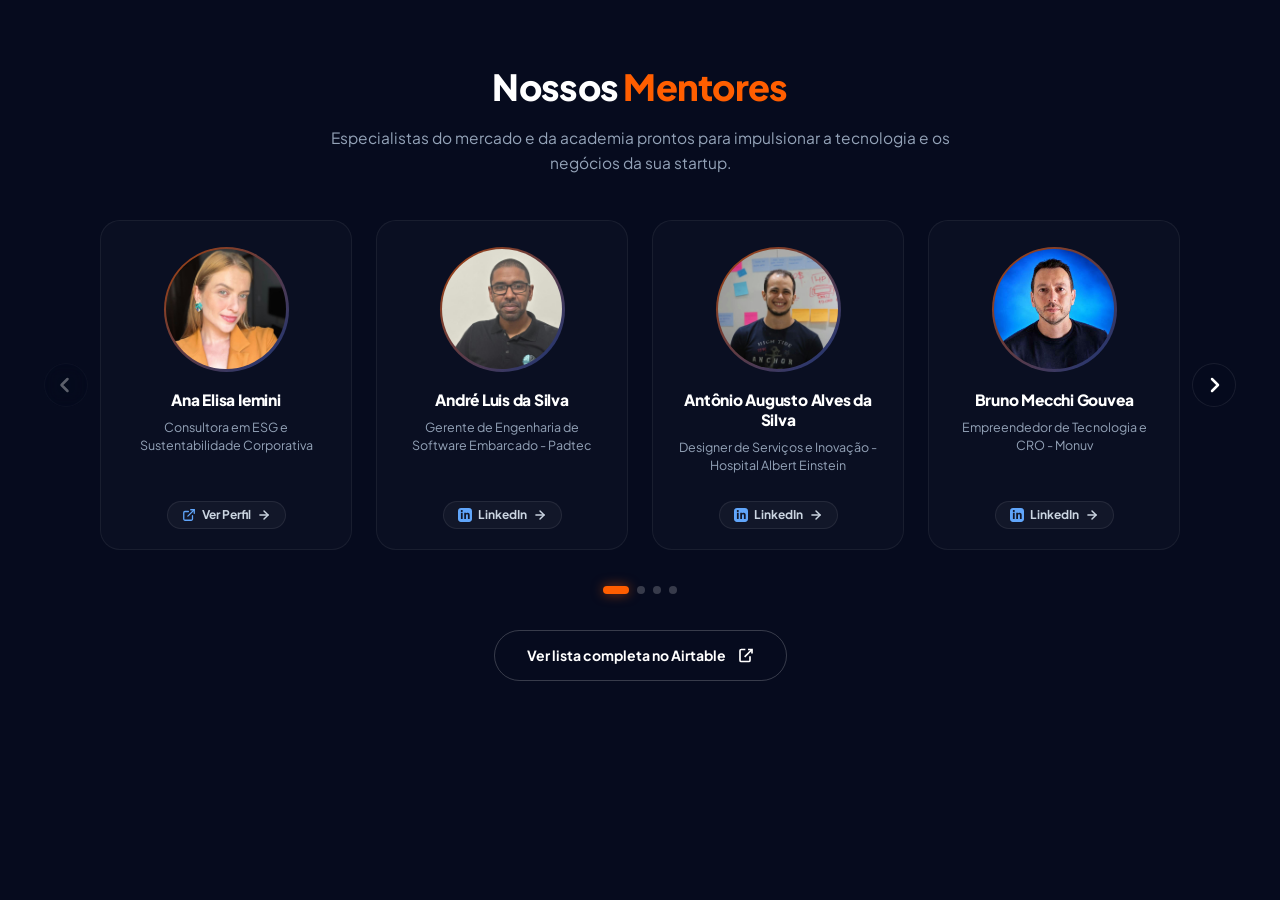
==== commit c31eeacd: "fix(cache): adiciona meta tags no-cache e incrementa versao do CSS para v=8" ====
--- a/index.html
+++ b/index.html
@@ -3,8 +3,11 @@
 <head>
     <meta charset="UTF-8">
     <meta name="viewport" content="width=device-width, initial-scale=1.0">
+    <meta http-equiv="Cache-Control" content="no-cache, no-store, must-revalidate">
+    <meta http-equiv="Pragma" content="no-cache">
+    <meta http-equiv="Expires" content="0">
     <title>Mentores - Inatel Startups</title>
-    <link rel="stylesheet" href="style.css?v=7">
+    <link rel="stylesheet" href="style.css?v=8">
 </head>
 <body>
     <section id="mentores" class="section">
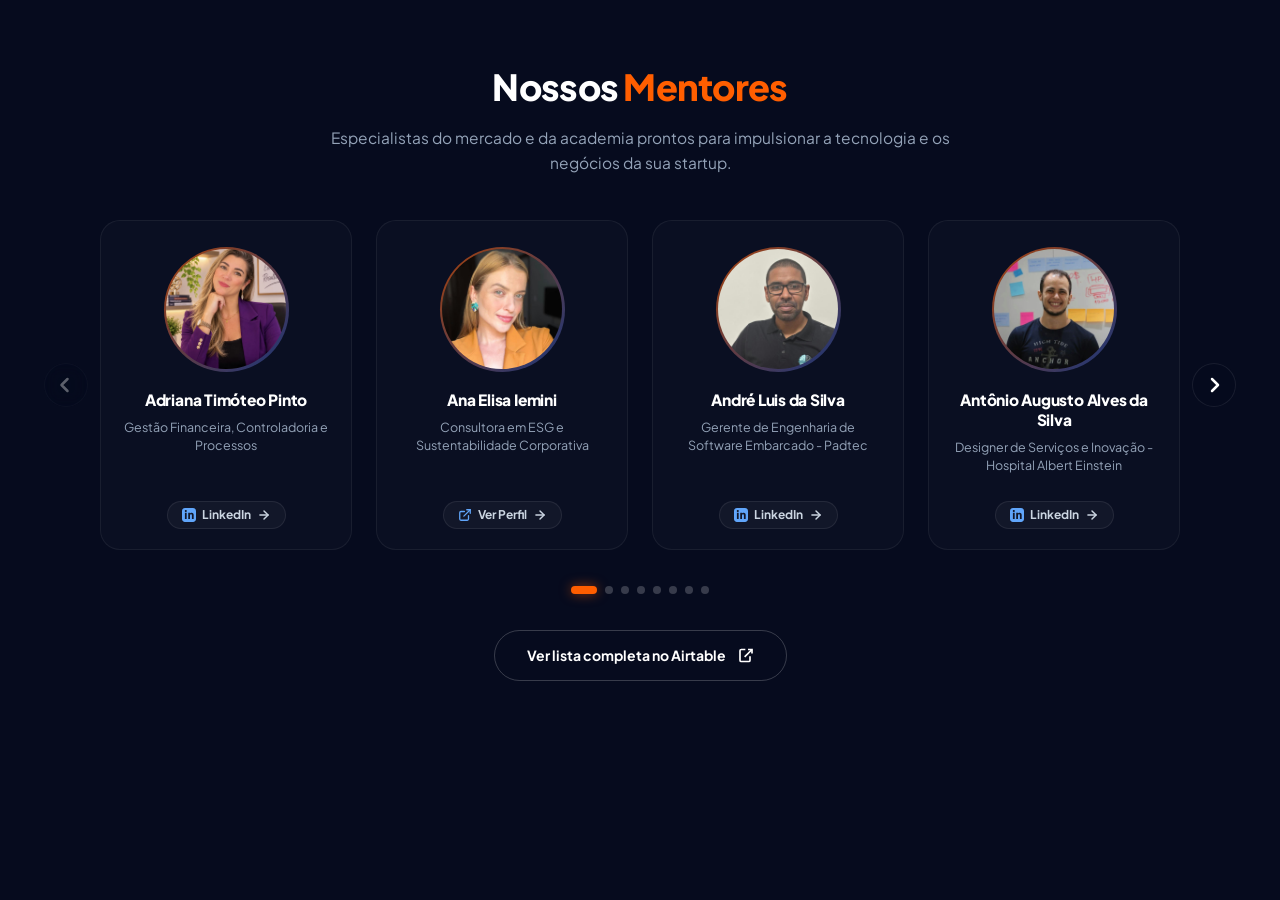
==== commit f5473bb5: "feat: atualiza vitrine com todos os 30 mentores do Airtable" ====
--- a/index.html
+++ b/index.html
@@ -7,7 +7,7 @@
     <meta http-equiv="Pragma" content="no-cache">
     <meta http-equiv="Expires" content="0">
     <title>Mentores - Inatel Startups</title>
-    <link rel="stylesheet" href="style.css?v=8">
+    <link rel="stylesheet" href="style.css?v=9">
 </head>
 <body>
     <section id="mentores" class="section">
@@ -24,10 +24,28 @@
                 
                 <div class="mentors-viewport">
                     <div class="mentors-track" id="mentors-track">
+                <!-- CARD: Adriana Timóteo Pinto -->
+                <div class="mentor-card" data-index="0">
+                    <div class="mentor-avatar-container">
+                        <img src="elementos/mentores/adriana-timoteo-pinto.jpg?v=5" alt="Foto de Adriana Timóteo Pinto" class="mentor-avatar-img" loading="lazy">
+                    </div>
+                    <div class="mentor-info">
+                        <h4 class="mentor-name">Adriana Timóteo Pinto</h4>
+                        <p class="mentor-role">Gestão Financeira, Controladoria e Processos</p>
+                    </div>
+                    <div class="mentor-footer">
+                        <a href="https://www.linkedin.com/in/adriana-timóteo-pinto-955ba11ab?utm_source=share_via&amp;utm_content=profile&amp;utm_medium=member_ios" target="_blank" rel="noopener noreferrer" class="mentor-link-btn" aria-label="Ver perfil de Adriana Timóteo Pinto no LinkedIn">
+                            <svg class="linkedin-icon" width="14" height="14" viewBox="0 0 24 24" fill="currentColor"><path d="M19 0h-14c-2.761 0-5 2.239-5 5v14c0 2.761 2.239 5 5 5h14c2.762 0 5-2.239 5-5v-14c0-2.761-2.238-5-5-5zm-11 19h-3v-11h3v11zm-1.5-12.268c-.966 0-1.75-.784-1.75-1.75s.784-1.75 1.75-1.75 1.75.784 1.75 1.75-.784 1.75-1.75 1.75zm13.5 12.268h-3v-5.604c0-1.337-.026-2.54-1.545-2.54-1.528 0-1.766 1.216-1.766 2.473v5.671h-3v-11h2.875v1.502h.04c.4-.754 1.378-1.547 2.836-1.547 3.03 0 3.59 1.995 3.59 4.592v6.453z"/></svg>
+                            <span>LinkedIn</span>
+                            <svg class="arrow-icon" width="13" height="13" viewBox="0 0 24 24" fill="none" stroke="currentColor" stroke-width="2.5" stroke-linecap="round" stroke-linejoin="round"><line x1="5" y1="12" x2="19" y2="12"></line><polyline points="12 5 19 12 12 19"></polyline></svg>
+                        </a>
+                    </div>
+                </div>
+
                 <!-- CARD: Ana Elisa Iemini -->
-                <div class="mentor-card" data-index="0">
-                    <div class="mentor-avatar-container">
-                        <img src="elementos/mentores/ana-elisa-iemini.jpg?v=4" alt="Foto de Ana Elisa Iemini" class="mentor-avatar-img" loading="lazy">
+                <div class="mentor-card" data-index="1">
+                    <div class="mentor-avatar-container">
+                        <img src="elementos/mentores/ana-elisa-iemini.jpg?v=5" alt="Foto de Ana Elisa Iemini" class="mentor-avatar-img" loading="lazy">
                     </div>
                     <div class="mentor-info">
                         <h4 class="mentor-name">Ana Elisa Iemini</h4>
@@ -43,9 +61,9 @@
                 </div>
 
                 <!-- CARD: André Luis da Silva -->
-                <div class="mentor-card" data-index="1">
-                    <div class="mentor-avatar-container">
-                        <img src="elementos/mentores/andre-luis-da-silva.jpg?v=4" alt="Foto de André Luis da Silva" class="mentor-avatar-img" loading="lazy">
+                <div class="mentor-card" data-index="2">
+                    <div class="mentor-avatar-container">
+                        <img src="elementos/mentores/andre-luis-da-silva.jpg?v=5" alt="Foto de André Luis da Silva" class="mentor-avatar-img" loading="lazy">
                     </div>
                     <div class="mentor-info">
                         <h4 class="mentor-name">André Luis da Silva</h4>
@@ -61,9 +79,9 @@
                 </div>
 
                 <!-- CARD: Antônio Augusto Alves da Silva -->
-                <div class="mentor-card" data-index="2">
-                    <div class="mentor-avatar-container">
-                        <img src="elementos/mentores/antonio-augusto-alves-da-silva.jpg?v=4" alt="Foto de Antônio Augusto Alves da Silva" class="mentor-avatar-img" loading="lazy">
+                <div class="mentor-card" data-index="3">
+                    <div class="mentor-avatar-container">
+                        <img src="elementos/mentores/antonio-augusto-alves-da-silva.jpg?v=5" alt="Foto de Antônio Augusto Alves da Silva" class="mentor-avatar-img" loading="lazy">
                     </div>
                     <div class="mentor-info">
                         <h4 class="mentor-name">Antônio Augusto Alves da Silva</h4>
@@ -78,17 +96,71 @@
                     </div>
                 </div>
 
+                <!-- CARD: Breno Vinícius Ferreira -->
+                <div class="mentor-card" data-index="4">
+                    <div class="mentor-avatar-container">
+                        <img src="elementos/mentores/breno-vinicius-ferreira.jpg?v=5" alt="Foto de Breno Vinícius Ferreira" class="mentor-avatar-img" loading="lazy">
+                    </div>
+                    <div class="mentor-info">
+                        <h4 class="mentor-name">Breno Vinícius Ferreira</h4>
+                        <p class="mentor-role">Executivo de Tecnologia e Estratégia</p>
+                    </div>
+                    <div class="mentor-footer">
+                        <a href="https://www.linkedin.com/in/brenovferreira/" target="_blank" rel="noopener noreferrer" class="mentor-link-btn" aria-label="Ver perfil de Breno Vinícius Ferreira no LinkedIn">
+                            <svg class="linkedin-icon" width="14" height="14" viewBox="0 0 24 24" fill="currentColor"><path d="M19 0h-14c-2.761 0-5 2.239-5 5v14c0 2.761 2.239 5 5 5h14c2.762 0 5-2.239 5-5v-14c0-2.761-2.238-5-5-5zm-11 19h-3v-11h3v11zm-1.5-12.268c-.966 0-1.75-.784-1.75-1.75s.784-1.75 1.75-1.75 1.75.784 1.75 1.75-.784 1.75-1.75 1.75zm13.5 12.268h-3v-5.604c0-1.337-.026-2.54-1.545-2.54-1.528 0-1.766 1.216-1.766 2.473v5.671h-3v-11h2.875v1.502h.04c.4-.754 1.378-1.547 2.836-1.547 3.03 0 3.59 1.995 3.59 4.592v6.453z"/></svg>
+                            <span>LinkedIn</span>
+                            <svg class="arrow-icon" width="13" height="13" viewBox="0 0 24 24" fill="none" stroke="currentColor" stroke-width="2.5" stroke-linecap="round" stroke-linejoin="round"><line x1="5" y1="12" x2="19" y2="12"></line><polyline points="12 5 19 12 12 19"></polyline></svg>
+                        </a>
+                    </div>
+                </div>
+
                 <!-- CARD: Bruno Mecchi Gouvea -->
-                <div class="mentor-card" data-index="3">
-                    <div class="mentor-avatar-container">
-                        <img src="elementos/mentores/bruno-mecchi-gouvea.jpg?v=4" alt="Foto de Bruno Mecchi Gouvea" class="mentor-avatar-img" loading="lazy">
+                <div class="mentor-card" data-index="5">
+                    <div class="mentor-avatar-container">
+                        <img src="elementos/mentores/bruno-mecchi-gouvea.jpg?v=5" alt="Foto de Bruno Mecchi Gouvea" class="mentor-avatar-img" loading="lazy">
                     </div>
                     <div class="mentor-info">
                         <h4 class="mentor-name">Bruno Mecchi Gouvea</h4>
                         <p class="mentor-role">Empreendedor de Tecnologia e CRO - Monuv</p>
                     </div>
                     <div class="mentor-footer">
-                        <a href="https://www.linkedin.com/in/bmgouvea/" target="_blank" rel="noopener noreferrer" class="mentor-link-btn" aria-label="Ver perfil de Bruno Mecchi Gouvea no LinkedIn">
+                        <a href="https://www.linkedin.com/in/bmgouvea" target="_blank" rel="noopener noreferrer" class="mentor-link-btn" aria-label="Ver perfil de Bruno Mecchi Gouvea no LinkedIn">
+                            <svg class="linkedin-icon" width="14" height="14" viewBox="0 0 24 24" fill="currentColor"><path d="M19 0h-14c-2.761 0-5 2.239-5 5v14c0 2.761 2.239 5 5 5h14c2.762 0 5-2.239 5-5v-14c0-2.761-2.238-5-5-5zm-11 19h-3v-11h3v11zm-1.5-12.268c-.966 0-1.75-.784-1.75-1.75s.784-1.75 1.75-1.75 1.75.784 1.75 1.75-.784 1.75-1.75 1.75zm13.5 12.268h-3v-5.604c0-1.337-.026-2.54-1.545-2.54-1.528 0-1.766 1.216-1.766 2.473v5.671h-3v-11h2.875v1.502h.04c.4-.754 1.378-1.547 2.836-1.547 3.03 0 3.59 1.995 3.59 4.592v6.453z"/></svg>
+                            <span>LinkedIn</span>
+                            <svg class="arrow-icon" width="13" height="13" viewBox="0 0 24 24" fill="none" stroke="currentColor" stroke-width="2.5" stroke-linecap="round" stroke-linejoin="round"><line x1="5" y1="12" x2="19" y2="12"></line><polyline points="12 5 19 12 12 19"></polyline></svg>
+                        </a>
+                    </div>
+                </div>
+
+                <!-- CARD: Cinthia Costa Leite -->
+                <div class="mentor-card" data-index="6">
+                    <div class="mentor-avatar-container">
+                        <img src="elementos/mentores/cinthia-costa-leite.jpg?v=5" alt="Foto de Cinthia Costa Leite" class="mentor-avatar-img" loading="lazy">
+                    </div>
+                    <div class="mentor-info">
+                        <h4 class="mentor-name">Cinthia Costa Leite</h4>
+                        <p class="mentor-role">Especialista em Bem-Estar e Redução de Estresse</p>
+                    </div>
+                    <div class="mentor-footer">
+                        <a href="https://www.linkedin.com/in/cinthia-costa/" target="_blank" rel="noopener noreferrer" class="mentor-link-btn" aria-label="Ver perfil de Cinthia Costa Leite no LinkedIn">
+                            <svg class="linkedin-icon" width="14" height="14" viewBox="0 0 24 24" fill="currentColor"><path d="M19 0h-14c-2.761 0-5 2.239-5 5v14c0 2.761 2.239 5 5 5h14c2.762 0 5-2.239 5-5v-14c0-2.761-2.238-5-5-5zm-11 19h-3v-11h3v11zm-1.5-12.268c-.966 0-1.75-.784-1.75-1.75s.784-1.75 1.75-1.75 1.75.784 1.75 1.75-.784 1.75-1.75 1.75zm13.5 12.268h-3v-5.604c0-1.337-.026-2.54-1.545-2.54-1.528 0-1.766 1.216-1.766 2.473v5.671h-3v-11h2.875v1.502h.04c.4-.754 1.378-1.547 2.836-1.547 3.03 0 3.59 1.995 3.59 4.592v6.453z"/></svg>
+                            <span>LinkedIn</span>
+                            <svg class="arrow-icon" width="13" height="13" viewBox="0 0 24 24" fill="none" stroke="currentColor" stroke-width="2.5" stroke-linecap="round" stroke-linejoin="round"><line x1="5" y1="12" x2="19" y2="12"></line><polyline points="12 5 19 12 12 19"></polyline></svg>
+                        </a>
+                    </div>
+                </div>
+
+                <!-- CARD: Edson Mallet Maia Ribeiro -->
+                <div class="mentor-card" data-index="7">
+                    <div class="mentor-avatar-container">
+                        <img src="elementos/mentores/edson-mallet-maia-ribeiro.jpg?v=5" alt="Foto de Edson Mallet Maia Ribeiro" class="mentor-avatar-img" loading="lazy">
+                    </div>
+                    <div class="mentor-info">
+                        <h4 class="mentor-name">Edson Mallet Maia Ribeiro</h4>
+                        <p class="mentor-role">Engenheiro de Software Fullstack e Empreendedor</p>
+                    </div>
+                    <div class="mentor-footer">
+                        <a href="https://www.linkedin.com/in/edsonmallet/" target="_blank" rel="noopener noreferrer" class="mentor-link-btn" aria-label="Ver perfil de Edson Mallet Maia Ribeiro no LinkedIn">
                             <svg class="linkedin-icon" width="14" height="14" viewBox="0 0 24 24" fill="currentColor"><path d="M19 0h-14c-2.761 0-5 2.239-5 5v14c0 2.761 2.239 5 5 5h14c2.762 0 5-2.239 5-5v-14c0-2.761-2.238-5-5-5zm-11 19h-3v-11h3v11zm-1.5-12.268c-.966 0-1.75-.784-1.75-1.75s.784-1.75 1.75-1.75 1.75.784 1.75 1.75-.784 1.75-1.75 1.75zm13.5 12.268h-3v-5.604c0-1.337-.026-2.54-1.545-2.54-1.528 0-1.766 1.216-1.766 2.473v5.671h-3v-11h2.875v1.502h.04c.4-.754 1.378-1.547 2.836-1.547 3.03 0 3.59 1.995 3.59 4.592v6.453z"/></svg>
                             <span>LinkedIn</span>
                             <svg class="arrow-icon" width="13" height="13" viewBox="0 0 24 24" fill="none" stroke="currentColor" stroke-width="2.5" stroke-linecap="round" stroke-linejoin="round"><line x1="5" y1="12" x2="19" y2="12"></line><polyline points="12 5 19 12 12 19"></polyline></svg>
@@ -97,7 +169,7 @@
                 </div>
 
                 <!-- CARD: Fabiana Gomes Almeida Calil -->
-                <div class="mentor-card" data-index="4">
+                <div class="mentor-card" data-index="8">
                     <div class="mentor-avatar-container">
                         <img src="elementos/mentores/fabiana-gomes-almeida-calil.jpg?v=5" alt="Foto de Fabiana Gomes Almeida Calil" class="mentor-avatar-img" loading="lazy">
                     </div>
@@ -114,17 +186,53 @@
                     </div>
                 </div>
 
+                <!-- CARD: Flávia Silveira -->
+                <div class="mentor-card" data-index="9">
+                    <div class="mentor-avatar-container">
+                        <img src="elementos/mentores/flavia-silveira.jpg?v=5" alt="Foto de Flávia Silveira" class="mentor-avatar-img" loading="lazy">
+                    </div>
+                    <div class="mentor-info">
+                        <h4 class="mentor-name">Flávia Silveira</h4>
+                        <p class="mentor-role">Mentora de Negócios e Estratégia</p>
+                    </div>
+                    <div class="mentor-footer">
+                        <a href="https://www.linkedin.com/in/silveiraflavia" target="_blank" rel="noopener noreferrer" class="mentor-link-btn" aria-label="Ver perfil de Flávia Silveira no LinkedIn">
+                            <svg class="linkedin-icon" width="14" height="14" viewBox="0 0 24 24" fill="currentColor"><path d="M19 0h-14c-2.761 0-5 2.239-5 5v14c0 2.761 2.239 5 5 5h14c2.762 0 5-2.239 5-5v-14c0-2.761-2.238-5-5-5zm-11 19h-3v-11h3v11zm-1.5-12.268c-.966 0-1.75-.784-1.75-1.75s.784-1.75 1.75-1.75 1.75.784 1.75 1.75-.784 1.75-1.75 1.75zm13.5 12.268h-3v-5.604c0-1.337-.026-2.54-1.545-2.54-1.528 0-1.766 1.216-1.766 2.473v5.671h-3v-11h2.875v1.502h.04c.4-.754 1.378-1.547 2.836-1.547 3.03 0 3.59 1.995 3.59 4.592v6.453z"/></svg>
+                            <span>LinkedIn</span>
+                            <svg class="arrow-icon" width="13" height="13" viewBox="0 0 24 24" fill="none" stroke="currentColor" stroke-width="2.5" stroke-linecap="round" stroke-linejoin="round"><line x1="5" y1="12" x2="19" y2="12"></line><polyline points="12 5 19 12 12 19"></polyline></svg>
+                        </a>
+                    </div>
+                </div>
+
                 <!-- CARD: Giulia Silva da Silva Amarante -->
-                <div class="mentor-card" data-index="5">
-                    <div class="mentor-avatar-container">
-                        <img src="elementos/mentores/giulia-silva-da-silva-amarante.jpg?v=4" alt="Foto de Giulia Silva da Silva Amarante" class="mentor-avatar-img" loading="lazy">
+                <div class="mentor-card" data-index="10">
+                    <div class="mentor-avatar-container">
+                        <img src="elementos/mentores/giulia-silva-da-silva-amarante.jpg?v=5" alt="Foto de Giulia Silva da Silva Amarante" class="mentor-avatar-img" loading="lazy">
                     </div>
                     <div class="mentor-info">
                         <h4 class="mentor-name">Giulia Silva da Silva Amarante</h4>
                         <p class="mentor-role">Executiva e Estrategista de Vendas B2B</p>
                     </div>
                     <div class="mentor-footer">
-                        <a href="https://www.linkedin.com/in/giuliamarante/" target="_blank" rel="noopener noreferrer" class="mentor-link-btn" aria-label="Ver perfil de Giulia Silva da Silva Amarante no LinkedIn">
+                        <a href="https://www.linkedin.com/in/giuliamarante" target="_blank" rel="noopener noreferrer" class="mentor-link-btn" aria-label="Ver perfil de Giulia Silva da Silva Amarante no LinkedIn">
+                            <svg class="linkedin-icon" width="14" height="14" viewBox="0 0 24 24" fill="currentColor"><path d="M19 0h-14c-2.761 0-5 2.239-5 5v14c0 2.761 2.239 5 5 5h14c2.762 0 5-2.239 5-5v-14c0-2.761-2.238-5-5-5zm-11 19h-3v-11h3v11zm-1.5-12.268c-.966 0-1.75-.784-1.75-1.75s.784-1.75 1.75-1.75 1.75.784 1.75 1.75-.784 1.75-1.75 1.75zm13.5 12.268h-3v-5.604c0-1.337-.026-2.54-1.545-2.54-1.528 0-1.766 1.216-1.766 2.473v5.671h-3v-11h2.875v1.502h.04c.4-.754 1.378-1.547 2.836-1.547 3.03 0 3.59 1.995 3.59 4.592v6.453z"/></svg>
+                            <span>LinkedIn</span>
+                            <svg class="arrow-icon" width="13" height="13" viewBox="0 0 24 24" fill="none" stroke="currentColor" stroke-width="2.5" stroke-linecap="round" stroke-linejoin="round"><line x1="5" y1="12" x2="19" y2="12"></line><polyline points="12 5 19 12 12 19"></polyline></svg>
+                        </a>
+                    </div>
+                </div>
+
+                <!-- CARD: Igor Mendes Pereira -->
+                <div class="mentor-card" data-index="11">
+                    <div class="mentor-avatar-container">
+                        <img src="elementos/mentores/igor-mendes-pereira.jpg?v=5" alt="Foto de Igor Mendes Pereira" class="mentor-avatar-img" loading="lazy">
+                    </div>
+                    <div class="mentor-info">
+                        <h4 class="mentor-name">Igor Mendes Pereira</h4>
+                        <p class="mentor-role">Cofundador e CEO - Soil Tecnologia</p>
+                    </div>
+                    <div class="mentor-footer">
+                        <a href="https://www.linkedin.com/in/igor-mendes-pereira" target="_blank" rel="noopener noreferrer" class="mentor-link-btn" aria-label="Ver perfil de Igor Mendes Pereira no LinkedIn">
                             <svg class="linkedin-icon" width="14" height="14" viewBox="0 0 24 24" fill="currentColor"><path d="M19 0h-14c-2.761 0-5 2.239-5 5v14c0 2.761 2.239 5 5 5h14c2.762 0 5-2.239 5-5v-14c0-2.761-2.238-5-5-5zm-11 19h-3v-11h3v11zm-1.5-12.268c-.966 0-1.75-.784-1.75-1.75s.784-1.75 1.75-1.75 1.75.784 1.75 1.75-.784 1.75-1.75 1.75zm13.5 12.268h-3v-5.604c0-1.337-.026-2.54-1.545-2.54-1.528 0-1.766 1.216-1.766 2.473v5.671h-3v-11h2.875v1.502h.04c.4-.754 1.378-1.547 2.836-1.547 3.03 0 3.59 1.995 3.59 4.592v6.453z"/></svg>
                             <span>LinkedIn</span>
                             <svg class="arrow-icon" width="13" height="13" viewBox="0 0 24 24" fill="none" stroke="currentColor" stroke-width="2.5" stroke-linecap="round" stroke-linejoin="round"><line x1="5" y1="12" x2="19" y2="12"></line><polyline points="12 5 19 12 12 19"></polyline></svg>
@@ -133,9 +241,9 @@
                 </div>
 
                 <!-- CARD: Jaíne Cássia Fonseca Amaral -->
-                <div class="mentor-card" data-index="6">
-                    <div class="mentor-avatar-container">
-                        <img src="elementos/mentores/jaine-cassia-fonseca-amaral.jpg?v=4" alt="Foto de Jaíne Cássia Fonseca Amaral" class="mentor-avatar-img" loading="lazy">
+                <div class="mentor-card" data-index="12">
+                    <div class="mentor-avatar-container">
+                        <img src="elementos/mentores/jaine-cassia-fonseca-amaral.jpg?v=5" alt="Foto de Jaíne Cássia Fonseca Amaral" class="mentor-avatar-img" loading="lazy">
                     </div>
                     <div class="mentor-info">
                         <h4 class="mentor-name">Jaíne Cássia Fonseca Amaral</h4>
@@ -150,17 +258,53 @@
                     </div>
                 </div>
 
+                <!-- CARD: Julia Volpato da Silva -->
+                <div class="mentor-card" data-index="13">
+                    <div class="mentor-avatar-container">
+                        <img src="elementos/mentores/julia-volpato.jpg?v=5" alt="Foto de Julia Volpato da Silva" class="mentor-avatar-img" loading="lazy">
+                    </div>
+                    <div class="mentor-info">
+                        <h4 class="mentor-name">Julia Volpato da Silva</h4>
+                        <p class="mentor-role">Relações Públicas e Comunidades - Games</p>
+                    </div>
+                    <div class="mentor-footer">
+                        <a href="https://www.linkedin.com/in/juliavolpato/" target="_blank" rel="noopener noreferrer" class="mentor-link-btn" aria-label="Ver perfil de Julia Volpato da Silva no LinkedIn">
+                            <svg class="linkedin-icon" width="14" height="14" viewBox="0 0 24 24" fill="currentColor"><path d="M19 0h-14c-2.761 0-5 2.239-5 5v14c0 2.761 2.239 5 5 5h14c2.762 0 5-2.239 5-5v-14c0-2.761-2.238-5-5-5zm-11 19h-3v-11h3v11zm-1.5-12.268c-.966 0-1.75-.784-1.75-1.75s.784-1.75 1.75-1.75 1.75.784 1.75 1.75-.784 1.75-1.75 1.75zm13.5 12.268h-3v-5.604c0-1.337-.026-2.54-1.545-2.54-1.528 0-1.766 1.216-1.766 2.473v5.671h-3v-11h2.875v1.502h.04c.4-.754 1.378-1.547 2.836-1.547 3.03 0 3.59 1.995 3.59 4.592v6.453z"/></svg>
+                            <span>LinkedIn</span>
+                            <svg class="arrow-icon" width="13" height="13" viewBox="0 0 24 24" fill="none" stroke="currentColor" stroke-width="2.5" stroke-linecap="round" stroke-linejoin="round"><line x1="5" y1="12" x2="19" y2="12"></line><polyline points="12 5 19 12 12 19"></polyline></svg>
+                        </a>
+                    </div>
+                </div>
+
+                <!-- CARD: Laryssa Caroline Gonçalves -->
+                <div class="mentor-card" data-index="14">
+                    <div class="mentor-avatar-container">
+                        <img src="elementos/mentores/laryssa-caroline-goncalves.jpg?v=5" alt="Foto de Laryssa Caroline Gonçalves" class="mentor-avatar-img" loading="lazy">
+                    </div>
+                    <div class="mentor-info">
+                        <h4 class="mentor-name">Laryssa Caroline Gonçalves</h4>
+                        <p class="mentor-role">Psicóloga e Mentora de Carreira - Inatel</p>
+                    </div>
+                    <div class="mentor-footer">
+                        <a href="https://www.linkedin.com/in/psilaryssagoncalves/" target="_blank" rel="noopener noreferrer" class="mentor-link-btn" aria-label="Ver perfil de Laryssa Caroline Gonçalves no LinkedIn">
+                            <svg class="linkedin-icon" width="14" height="14" viewBox="0 0 24 24" fill="currentColor"><path d="M19 0h-14c-2.761 0-5 2.239-5 5v14c0 2.761 2.239 5 5 5h14c2.762 0 5-2.239 5-5v-14c0-2.761-2.238-5-5-5zm-11 19h-3v-11h3v11zm-1.5-12.268c-.966 0-1.75-.784-1.75-1.75s.784-1.75 1.75-1.75 1.75.784 1.75 1.75-.784 1.75-1.75 1.75zm13.5 12.268h-3v-5.604c0-1.337-.026-2.54-1.545-2.54-1.528 0-1.766 1.216-1.766 2.473v5.671h-3v-11h2.875v1.502h.04c.4-.754 1.378-1.547 2.836-1.547 3.03 0 3.59 1.995 3.59 4.592v6.453z"/></svg>
+                            <span>LinkedIn</span>
+                            <svg class="arrow-icon" width="13" height="13" viewBox="0 0 24 24" fill="none" stroke="currentColor" stroke-width="2.5" stroke-linecap="round" stroke-linejoin="round"><line x1="5" y1="12" x2="19" y2="12"></line><polyline points="12 5 19 12 12 19"></polyline></svg>
+                        </a>
+                    </div>
+                </div>
+
                 <!-- CARD: Lucas Henrique Cavalcante Iemini -->
-                <div class="mentor-card" data-index="7">
-                    <div class="mentor-avatar-container">
-                        <img src="elementos/mentores/lucas-henrique-cavalcante-iemini.jpg?v=4" alt="Foto de Lucas Henrique Cavalcante Iemini" class="mentor-avatar-img" loading="lazy">
+                <div class="mentor-card" data-index="15">
+                    <div class="mentor-avatar-container">
+                        <img src="elementos/mentores/lucas-henrique-cavalcante-iemini.jpg?v=5" alt="Foto de Lucas Henrique Cavalcante Iemini" class="mentor-avatar-img" loading="lazy">
                     </div>
                     <div class="mentor-info">
                         <h4 class="mentor-name">Lucas Henrique Cavalcante Iemini</h4>
                         <p class="mentor-role">Designer Sênior de Marca e Produto</p>
                     </div>
                     <div class="mentor-footer">
-                        <a href="https://www.linkedin.com/in/lucasiemini/" target="_blank" rel="noopener noreferrer" class="mentor-link-btn" aria-label="Ver perfil de Lucas Henrique Cavalcante Iemini no LinkedIn">
+                        <a href="https://www.linkedin.com/in/lucasiemini/?isSelfProfile=true" target="_blank" rel="noopener noreferrer" class="mentor-link-btn" aria-label="Ver perfil de Lucas Henrique Cavalcante Iemini no LinkedIn">
                             <svg class="linkedin-icon" width="14" height="14" viewBox="0 0 24 24" fill="currentColor"><path d="M19 0h-14c-2.761 0-5 2.239-5 5v14c0 2.761 2.239 5 5 5h14c2.762 0 5-2.239 5-5v-14c0-2.761-2.238-5-5-5zm-11 19h-3v-11h3v11zm-1.5-12.268c-.966 0-1.75-.784-1.75-1.75s.784-1.75 1.75-1.75 1.75.784 1.75 1.75-.784 1.75-1.75 1.75zm13.5 12.268h-3v-5.604c0-1.337-.026-2.54-1.545-2.54-1.528 0-1.766 1.216-1.766 2.473v5.671h-3v-11h2.875v1.502h.04c.4-.754 1.378-1.547 2.836-1.547 3.03 0 3.59 1.995 3.59 4.592v6.453z"/></svg>
                             <span>LinkedIn</span>
                             <svg class="arrow-icon" width="13" height="13" viewBox="0 0 24 24" fill="none" stroke="currentColor" stroke-width="2.5" stroke-linecap="round" stroke-linejoin="round"><line x1="5" y1="12" x2="19" y2="12"></line><polyline points="12 5 19 12 12 19"></polyline></svg>
@@ -169,9 +313,9 @@
                 </div>
 
                 <!-- CARD: Mateus Raimundo da Cruz -->
-                <div class="mentor-card" data-index="8">
-                    <div class="mentor-avatar-container">
-                        <img src="elementos/mentores/mateus-raimundo-da-cruz.jpg?v=4" alt="Foto de Mateus Raimundo da Cruz" class="mentor-avatar-img" loading="lazy">
+                <div class="mentor-card" data-index="16">
+                    <div class="mentor-avatar-container">
+                        <img src="elementos/mentores/mateus-raimundo-da-cruz.jpg?v=5" alt="Foto de Mateus Raimundo da Cruz" class="mentor-avatar-img" loading="lazy">
                     </div>
                     <div class="mentor-info">
                         <h4 class="mentor-name">Mateus Raimundo da Cruz</h4>
@@ -186,8 +330,62 @@
                     </div>
                 </div>
 
+                <!-- CARD: Otavio Scardelato Junior -->
+                <div class="mentor-card" data-index="17">
+                    <div class="mentor-avatar-container">
+                        <img src="elementos/mentores/otavio-scardelato-junior.jpg?v=5" alt="Foto de Otavio Scardelato Junior" class="mentor-avatar-img" loading="lazy">
+                    </div>
+                    <div class="mentor-info">
+                        <h4 class="mentor-name">Otavio Scardelato Junior</h4>
+                        <p class="mentor-role">Direção de Projetos e Vendas Internacionais</p>
+                    </div>
+                    <div class="mentor-footer">
+                        <a href="https://www.linkedin.com/in/otavioscardelatojr/" target="_blank" rel="noopener noreferrer" class="mentor-link-btn" aria-label="Ver perfil de Otavio Scardelato Junior no LinkedIn">
+                            <svg class="linkedin-icon" width="14" height="14" viewBox="0 0 24 24" fill="currentColor"><path d="M19 0h-14c-2.761 0-5 2.239-5 5v14c0 2.761 2.239 5 5 5h14c2.762 0 5-2.239 5-5v-14c0-2.761-2.238-5-5-5zm-11 19h-3v-11h3v11zm-1.5-12.268c-.966 0-1.75-.784-1.75-1.75s.784-1.75 1.75-1.75 1.75.784 1.75 1.75-.784 1.75-1.75 1.75zm13.5 12.268h-3v-5.604c0-1.337-.026-2.54-1.545-2.54-1.528 0-1.766 1.216-1.766 2.473v5.671h-3v-11h2.875v1.502h.04c.4-.754 1.378-1.547 2.836-1.547 3.03 0 3.59 1.995 3.59 4.592v6.453z"/></svg>
+                            <span>LinkedIn</span>
+                            <svg class="arrow-icon" width="13" height="13" viewBox="0 0 24 24" fill="none" stroke="currentColor" stroke-width="2.5" stroke-linecap="round" stroke-linejoin="round"><line x1="5" y1="12" x2="19" y2="12"></line><polyline points="12 5 19 12 12 19"></polyline></svg>
+                        </a>
+                    </div>
+                </div>
+
+                <!-- CARD: Paula Gimenes de Melo -->
+                <div class="mentor-card" data-index="18">
+                    <div class="mentor-avatar-container">
+                        <img src="elementos/mentores/paula-gimenes-de-melo.jpg?v=5" alt="Foto de Paula Gimenes de Melo" class="mentor-avatar-img" loading="lazy">
+                    </div>
+                    <div class="mentor-info">
+                        <h4 class="mentor-name">Paula Gimenes de Melo</h4>
+                        <p class="mentor-role">Mentora de Inglês para Negócios e Comunicação Global</p>
+                    </div>
+                    <div class="mentor-footer">
+                        <a href="https://www.linkedin.com/in/paula-gimenes/" target="_blank" rel="noopener noreferrer" class="mentor-link-btn" aria-label="Ver perfil de Paula Gimenes de Melo no LinkedIn">
+                            <svg class="linkedin-icon" width="14" height="14" viewBox="0 0 24 24" fill="currentColor"><path d="M19 0h-14c-2.761 0-5 2.239-5 5v14c0 2.761 2.239 5 5 5h14c2.762 0 5-2.239 5-5v-14c0-2.761-2.238-5-5-5zm-11 19h-3v-11h3v11zm-1.5-12.268c-.966 0-1.75-.784-1.75-1.75s.784-1.75 1.75-1.75 1.75.784 1.75 1.75-.784 1.75-1.75 1.75zm13.5 12.268h-3v-5.604c0-1.337-.026-2.54-1.545-2.54-1.528 0-1.766 1.216-1.766 2.473v5.671h-3v-11h2.875v1.502h.04c.4-.754 1.378-1.547 2.836-1.547 3.03 0 3.59 1.995 3.59 4.592v6.453z"/></svg>
+                            <span>LinkedIn</span>
+                            <svg class="arrow-icon" width="13" height="13" viewBox="0 0 24 24" fill="none" stroke="currentColor" stroke-width="2.5" stroke-linecap="round" stroke-linejoin="round"><line x1="5" y1="12" x2="19" y2="12"></line><polyline points="12 5 19 12 12 19"></polyline></svg>
+                        </a>
+                    </div>
+                </div>
+
+                <!-- CARD: Priscila de Oliveira Inácio Alves -->
+                <div class="mentor-card" data-index="19">
+                    <div class="mentor-avatar-container">
+                        <img src="elementos/mentores/priscila-de-oliveira-inacio-alves.jpg?v=5" alt="Foto de Priscila de Oliveira Inácio Alves" class="mentor-avatar-img" loading="lazy">
+                    </div>
+                    <div class="mentor-info">
+                        <h4 class="mentor-name">Priscila de Oliveira Inácio Alves</h4>
+                        <p class="mentor-role">Especialista em Comércio Exterior e Internacionalização</p>
+                    </div>
+                    <div class="mentor-footer">
+                        <a href="https://www.linkedin.com/in/priscila-oliveira-inácio-alves-9178b727" target="_blank" rel="noopener noreferrer" class="mentor-link-btn" aria-label="Ver perfil de Priscila de Oliveira Inácio Alves no LinkedIn">
+                            <svg class="linkedin-icon" width="14" height="14" viewBox="0 0 24 24" fill="currentColor"><path d="M19 0h-14c-2.761 0-5 2.239-5 5v14c0 2.761 2.239 5 5 5h14c2.762 0 5-2.239 5-5v-14c0-2.761-2.238-5-5-5zm-11 19h-3v-11h3v11zm-1.5-12.268c-.966 0-1.75-.784-1.75-1.75s.784-1.75 1.75-1.75 1.75.784 1.75 1.75-.784 1.75-1.75 1.75zm13.5 12.268h-3v-5.604c0-1.337-.026-2.54-1.545-2.54-1.528 0-1.766 1.216-1.766 2.473v5.671h-3v-11h2.875v1.502h.04c.4-.754 1.378-1.547 2.836-1.547 3.03 0 3.59 1.995 3.59 4.592v6.453z"/></svg>
+                            <span>LinkedIn</span>
+                            <svg class="arrow-icon" width="13" height="13" viewBox="0 0 24 24" fill="none" stroke="currentColor" stroke-width="2.5" stroke-linecap="round" stroke-linejoin="round"><line x1="5" y1="12" x2="19" y2="12"></line><polyline points="12 5 19 12 12 19"></polyline></svg>
+                        </a>
+                    </div>
+                </div>
+
                 <!-- CARD: Rafael Cássio de Souza Bernardes -->
-                <div class="mentor-card" data-index="9">
+                <div class="mentor-card" data-index="20">
                     <div class="mentor-avatar-container">
                         <img src="elementos/mentores/rafael-cassio-de-souza-bernardes.jpg?v=5" alt="Foto de Rafael Cássio de Souza Bernardes" class="mentor-avatar-img" loading="lazy">
                     </div>
@@ -196,7 +394,7 @@
                         <p class="mentor-role">CEO e Cofundador - Vektor Fitness</p>
                     </div>
                     <div class="mentor-footer">
-                        <a href="https://www.linkedin.com/in/rafael-wake/" target="_blank" rel="noopener noreferrer" class="mentor-link-btn" aria-label="Ver perfil de Rafael Cássio de Souza Bernardes no LinkedIn">
+                        <a href="https://www.linkedin.com/in/rafael-wake" target="_blank" rel="noopener noreferrer" class="mentor-link-btn" aria-label="Ver perfil de Rafael Cássio de Souza Bernardes no LinkedIn">
                             <svg class="linkedin-icon" width="14" height="14" viewBox="0 0 24 24" fill="currentColor"><path d="M19 0h-14c-2.761 0-5 2.239-5 5v14c0 2.761 2.239 5 5 5h14c2.762 0 5-2.239 5-5v-14c0-2.761-2.238-5-5-5zm-11 19h-3v-11h3v11zm-1.5-12.268c-.966 0-1.75-.784-1.75-1.75s.784-1.75 1.75-1.75 1.75.784 1.75 1.75-.784 1.75-1.75 1.75zm13.5 12.268h-3v-5.604c0-1.337-.026-2.54-1.545-2.54-1.528 0-1.766 1.216-1.766 2.473v5.671h-3v-11h2.875v1.502h.04c.4-.754 1.378-1.547 2.836-1.547 3.03 0 3.59 1.995 3.59 4.592v6.453z"/></svg>
                             <span>LinkedIn</span>
                             <svg class="arrow-icon" width="13" height="13" viewBox="0 0 24 24" fill="none" stroke="currentColor" stroke-width="2.5" stroke-linecap="round" stroke-linejoin="round"><line x1="5" y1="12" x2="19" y2="12"></line><polyline points="12 5 19 12 12 19"></polyline></svg>
@@ -205,9 +403,9 @@
                 </div>
 
                 <!-- CARD: Rafael Fernandes Mendonça -->
-                <div class="mentor-card" data-index="10">
-                    <div class="mentor-avatar-container">
-                        <img src="elementos/mentores/rafael-fernandes-mendonca.jpg?v=4" alt="Foto de Rafael Fernandes Mendonça" class="mentor-avatar-img" loading="lazy">
+                <div class="mentor-card" data-index="21">
+                    <div class="mentor-avatar-container">
+                        <img src="elementos/mentores/rafael-fernandes-mendonca.jpg?v=5" alt="Foto de Rafael Fernandes Mendonça" class="mentor-avatar-img" loading="lazy">
                     </div>
                     <div class="mentor-info">
                         <h4 class="mentor-name">Rafael Fernandes Mendonça</h4>
@@ -222,10 +420,28 @@
                     </div>
                 </div>
 
+                <!-- CARD: Raíssa Ramos Fernandes -->
+                <div class="mentor-card" data-index="22">
+                    <div class="mentor-avatar-container">
+                        <img src="elementos/mentores/raissa-ramos-fernandes.jpg?v=5" alt="Foto de Raíssa Ramos Fernandes" class="mentor-avatar-img" loading="lazy">
+                    </div>
+                    <div class="mentor-info">
+                        <h4 class="mentor-name">Raíssa Ramos Fernandes</h4>
+                        <p class="mentor-role">Estratégia de Crescimento e Operações em Startups</p>
+                    </div>
+                    <div class="mentor-footer">
+                        <a href="https://www.linkedin.com/in/raissaramosf/" target="_blank" rel="noopener noreferrer" class="mentor-link-btn" aria-label="Ver perfil de Raíssa Ramos Fernandes no LinkedIn">
+                            <svg class="linkedin-icon" width="14" height="14" viewBox="0 0 24 24" fill="currentColor"><path d="M19 0h-14c-2.761 0-5 2.239-5 5v14c0 2.761 2.239 5 5 5h14c2.762 0 5-2.239 5-5v-14c0-2.761-2.238-5-5-5zm-11 19h-3v-11h3v11zm-1.5-12.268c-.966 0-1.75-.784-1.75-1.75s.784-1.75 1.75-1.75 1.75.784 1.75 1.75-.784 1.75-1.75 1.75zm13.5 12.268h-3v-5.604c0-1.337-.026-2.54-1.545-2.54-1.528 0-1.766 1.216-1.766 2.473v5.671h-3v-11h2.875v1.502h.04c.4-.754 1.378-1.547 2.836-1.547 3.03 0 3.59 1.995 3.59 4.592v6.453z"/></svg>
+                            <span>LinkedIn</span>
+                            <svg class="arrow-icon" width="13" height="13" viewBox="0 0 24 24" fill="none" stroke="currentColor" stroke-width="2.5" stroke-linecap="round" stroke-linejoin="round"><line x1="5" y1="12" x2="19" y2="12"></line><polyline points="12 5 19 12 12 19"></polyline></svg>
+                        </a>
+                    </div>
+                </div>
+
                 <!-- CARD: Raoní Teixeira Pinto Ribeiro -->
-                <div class="mentor-card" data-index="11">
-                    <div class="mentor-avatar-container">
-                        <img src="elementos/mentores/raoni-teixeira-pinto-ribeiro.jpg?v=4" alt="Foto de Raoní Teixeira Pinto Ribeiro" class="mentor-avatar-img" loading="lazy">
+                <div class="mentor-card" data-index="23">
+                    <div class="mentor-avatar-container">
+                        <img src="elementos/mentores/raoni-teixeira-pinto-ribeiro.jpg?v=5" alt="Foto de Raoní Teixeira Pinto Ribeiro" class="mentor-avatar-img" loading="lazy">
                     </div>
                     <div class="mentor-info">
                         <h4 class="mentor-name">Raoní Teixeira Pinto Ribeiro</h4>
@@ -240,10 +456,46 @@
                     </div>
                 </div>
 
+                <!-- CARD: Rita Elizabeth Santos de Almeida -->
+                <div class="mentor-card" data-index="24">
+                    <div class="mentor-avatar-container">
+                        <img src="elementos/mentores/rita-elizabeth.jpg?v=5" alt="Foto de Rita Elizabeth Santos de Almeida" class="mentor-avatar-img" loading="lazy">
+                    </div>
+                    <div class="mentor-info">
+                        <h4 class="mentor-name">Rita Elizabeth Santos de Almeida</h4>
+                        <p class="mentor-role">Coordenadora de Projetos - eHealth Innovation Center</p>
+                    </div>
+                    <div class="mentor-footer">
+                        <a href="https://www.linkedin.com/in/ritaelizabeth?utm_source=share_via&amp;utm_content=profile&amp;utm_medium=member_android" target="_blank" rel="noopener noreferrer" class="mentor-link-btn" aria-label="Ver perfil de Rita Elizabeth Santos de Almeida no LinkedIn">
+                            <svg class="linkedin-icon" width="14" height="14" viewBox="0 0 24 24" fill="currentColor"><path d="M19 0h-14c-2.761 0-5 2.239-5 5v14c0 2.761 2.239 5 5 5h14c2.762 0 5-2.239 5-5v-14c0-2.761-2.238-5-5-5zm-11 19h-3v-11h3v11zm-1.5-12.268c-.966 0-1.75-.784-1.75-1.75s.784-1.75 1.75-1.75 1.75.784 1.75 1.75-.784 1.75-1.75 1.75zm13.5 12.268h-3v-5.604c0-1.337-.026-2.54-1.545-2.54-1.528 0-1.766 1.216-1.766 2.473v5.671h-3v-11h2.875v1.502h.04c.4-.754 1.378-1.547 2.836-1.547 3.03 0 3.59 1.995 3.59 4.592v6.453z"/></svg>
+                            <span>LinkedIn</span>
+                            <svg class="arrow-icon" width="13" height="13" viewBox="0 0 24 24" fill="none" stroke="currentColor" stroke-width="2.5" stroke-linecap="round" stroke-linejoin="round"><line x1="5" y1="12" x2="19" y2="12"></line><polyline points="12 5 19 12 12 19"></polyline></svg>
+                        </a>
+                    </div>
+                </div>
+
+                <!-- CARD: Ronaldo Sirosse -->
+                <div class="mentor-card" data-index="25">
+                    <div class="mentor-avatar-container">
+                        <img src="elementos/mentores/ronaldo-sirosse.jpg?v=5" alt="Foto de Ronaldo Sirosse" class="mentor-avatar-img" loading="lazy">
+                    </div>
+                    <div class="mentor-info">
+                        <h4 class="mentor-name">Ronaldo Sirosse</h4>
+                        <p class="mentor-role">Sócio e Head de Processos, TI e Gestão - VaR</p>
+                    </div>
+                    <div class="mentor-footer">
+                        <a href="https://www.linkedin.com/in/ronaldo-sirosse-817bb912" target="_blank" rel="noopener noreferrer" class="mentor-link-btn" aria-label="Ver perfil de Ronaldo Sirosse no LinkedIn">
+                            <svg class="linkedin-icon" width="14" height="14" viewBox="0 0 24 24" fill="currentColor"><path d="M19 0h-14c-2.761 0-5 2.239-5 5v14c0 2.761 2.239 5 5 5h14c2.762 0 5-2.239 5-5v-14c0-2.761-2.238-5-5-5zm-11 19h-3v-11h3v11zm-1.5-12.268c-.966 0-1.75-.784-1.75-1.75s.784-1.75 1.75-1.75 1.75.784 1.75 1.75-.784 1.75-1.75 1.75zm13.5 12.268h-3v-5.604c0-1.337-.026-2.54-1.545-2.54-1.528 0-1.766 1.216-1.766 2.473v5.671h-3v-11h2.875v1.502h.04c.4-.754 1.378-1.547 2.836-1.547 3.03 0 3.59 1.995 3.59 4.592v6.453z"/></svg>
+                            <span>LinkedIn</span>
+                            <svg class="arrow-icon" width="13" height="13" viewBox="0 0 24 24" fill="none" stroke="currentColor" stroke-width="2.5" stroke-linecap="round" stroke-linejoin="round"><line x1="5" y1="12" x2="19" y2="12"></line><polyline points="12 5 19 12 12 19"></polyline></svg>
+                        </a>
+                    </div>
+                </div>
+
                 <!-- CARD: Rovilson Vieira Junior -->
-                <div class="mentor-card" data-index="12">
-                    <div class="mentor-avatar-container">
-                        <img src="elementos/mentores/rovilson-vieira-junior.jpg?v=4" alt="Foto de Rovilson Vieira Junior" class="mentor-avatar-img" loading="lazy">
+                <div class="mentor-card" data-index="26">
+                    <div class="mentor-avatar-container">
+                        <img src="elementos/mentores/rovilson-vieira-junior.jpg?v=5" alt="Foto de Rovilson Vieira Junior" class="mentor-avatar-img" loading="lazy">
                     </div>
                     <div class="mentor-info">
                         <h4 class="mentor-name">Rovilson Vieira Junior</h4>
@@ -259,25 +511,25 @@
                 </div>
 
                 <!-- CARD: Thales Coutinho -->
-                <div class="mentor-card" data-index="13">
-                    <div class="mentor-avatar-container">
-                        <img src="elementos/mentores/thales-coutinho.jpg?v=4" alt="Foto de Thales Coutinho" class="mentor-avatar-img" loading="lazy">
+                <div class="mentor-card" data-index="27">
+                    <div class="mentor-avatar-container">
+                        <img src="elementos/mentores/thales-coutinho.jpg?v=5" alt="Foto de Thales Coutinho" class="mentor-avatar-img" loading="lazy">
                     </div>
                     <div class="mentor-info">
                         <h4 class="mentor-name">Thales Coutinho</h4>
                         <p class="mentor-role">CEO e Cofundador - Mulher em Forma</p>
                     </div>
                     <div class="mentor-footer">
-                        <a href="https://www.linkedin.com/in/thalescoutinho/" target="_blank" rel="noopener noreferrer" class="mentor-link-btn" aria-label="Ver perfil de Thales Coutinho no LinkedIn">
-                            <svg class="linkedin-icon" width="14" height="14" viewBox="0 0 24 24" fill="currentColor"><path d="M19 0h-14c-2.761 0-5 2.239-5 5v14c0 2.761 2.239 5 5 5h14c2.762 0 5-2.239 5-5v-14c0-2.761-2.238-5-5-5zm-11 19h-3v-11h3v11zm-1.5-12.268c-.966 0-1.75-.784-1.75-1.75s.784-1.75 1.75-1.75 1.75.784 1.75 1.75-.784 1.75-1.75 1.75zm13.5 12.268h-3v-5.604c0-1.337-.026-2.54-1.545-2.54-1.528 0-1.766 1.216-1.766 2.473v5.671h-3v-11h2.875v1.502h.04c.4-.754 1.378-1.547 2.836-1.547 3.03 0 3.59 1.995 3.59 4.592v6.453z"/></svg>
-                            <span>LinkedIn</span>
+                        <a href="https://airtable.com/appNpzNg1CLsXf3Hn/shrhHcTKwTnzAdM4o/tblz2ADXqNnD830uA" target="_blank" rel="noopener noreferrer" class="mentor-link-btn" aria-label="Ver perfil completo de Thales Coutinho no Airtable">
+                            <svg class="external-link-icon" width="14" height="14" viewBox="0 0 24 24" fill="none" stroke="currentColor" stroke-width="2.2" stroke-linecap="round" stroke-linejoin="round"><path d="M18 13v6a2 2 0 0 1-2 2H5a2 2 0 0 1-2-2V8a2 2 0 0 1 2-2h6"></path><polyline points="15 3 21 3 21 9"></polyline><line x1="10" y1="14" x2="21" y2="3"></line></svg>
+                            <span>Ver Perfil</span>
                             <svg class="arrow-icon" width="13" height="13" viewBox="0 0 24 24" fill="none" stroke="currentColor" stroke-width="2.5" stroke-linecap="round" stroke-linejoin="round"><line x1="5" y1="12" x2="19" y2="12"></line><polyline points="12 5 19 12 12 19"></polyline></svg>
                         </a>
                     </div>
                 </div>
 
                 <!-- CARD: Thales Tito Borges -->
-                <div class="mentor-card" data-index="14">
+                <div class="mentor-card" data-index="28">
                     <div class="mentor-avatar-container">
                         <img src="elementos/mentores/thales-tito-borges.jpg?v=5" alt="Foto de Thales Tito Borges" class="mentor-avatar-img" loading="lazy">
                     </div>
@@ -287,6 +539,24 @@
                     </div>
                     <div class="mentor-footer">
                         <a href="https://www.linkedin.com/in/thalestitoborges/" target="_blank" rel="noopener noreferrer" class="mentor-link-btn" aria-label="Ver perfil de Thales Tito Borges no LinkedIn">
+                            <svg class="linkedin-icon" width="14" height="14" viewBox="0 0 24 24" fill="currentColor"><path d="M19 0h-14c-2.761 0-5 2.239-5 5v14c0 2.761 2.239 5 5 5h14c2.762 0 5-2.239 5-5v-14c0-2.761-2.238-5-5-5zm-11 19h-3v-11h3v11zm-1.5-12.268c-.966 0-1.75-.784-1.75-1.75s.784-1.75 1.75-1.75 1.75.784 1.75 1.75-.784 1.75-1.75 1.75zm13.5 12.268h-3v-5.604c0-1.337-.026-2.54-1.545-2.54-1.528 0-1.766 1.216-1.766 2.473v5.671h-3v-11h2.875v1.502h.04c.4-.754 1.378-1.547 2.836-1.547 3.03 0 3.59 1.995 3.59 4.592v6.453z"/></svg>
+                            <span>LinkedIn</span>
+                            <svg class="arrow-icon" width="13" height="13" viewBox="0 0 24 24" fill="none" stroke="currentColor" stroke-width="2.5" stroke-linecap="round" stroke-linejoin="round"><line x1="5" y1="12" x2="19" y2="12"></line><polyline points="12 5 19 12 12 19"></polyline></svg>
+                        </a>
+                    </div>
+                </div>
+
+                <!-- CARD: Thomas Hartmann Henke -->
+                <div class="mentor-card" data-index="29">
+                    <div class="mentor-avatar-container">
+                        <img src="elementos/mentores/thomas-hartmann.jpg?v=5" alt="Foto de Thomas Hartmann Henke" class="mentor-avatar-img" loading="lazy">
+                    </div>
+                    <div class="mentor-info">
+                        <h4 class="mentor-name">Thomas Hartmann Henke</h4>
+                        <p class="mentor-role">Gestão Industrial, Operações e Finanças</p>
+                    </div>
+                    <div class="mentor-footer">
+                        <a href="https://www.linkedin.com/in/thomas-hartmann-henke-ab8923bb/" target="_blank" rel="noopener noreferrer" class="mentor-link-btn" aria-label="Ver perfil de Thomas Hartmann Henke no LinkedIn">
                             <svg class="linkedin-icon" width="14" height="14" viewBox="0 0 24 24" fill="currentColor"><path d="M19 0h-14c-2.761 0-5 2.239-5 5v14c0 2.761 2.239 5 5 5h14c2.762 0 5-2.239 5-5v-14c0-2.761-2.238-5-5-5zm-11 19h-3v-11h3v11zm-1.5-12.268c-.966 0-1.75-.784-1.75-1.75s.784-1.75 1.75-1.75 1.75.784 1.75 1.75-.784 1.75-1.75 1.75zm13.5 12.268h-3v-5.604c0-1.337-.026-2.54-1.545-2.54-1.528 0-1.766 1.216-1.766 2.473v5.671h-3v-11h2.875v1.502h.04c.4-.754 1.378-1.547 2.836-1.547 3.03 0 3.59 1.995 3.59 4.592v6.453z"/></svg>
                             <span>LinkedIn</span>
                             <svg class="arrow-icon" width="13" height="13" viewBox="0 0 24 24" fill="none" stroke="currentColor" stroke-width="2.5" stroke-linecap="round" stroke-linejoin="round"><line x1="5" y1="12" x2="19" y2="12"></line><polyline points="12 5 19 12 12 19"></polyline></svg>
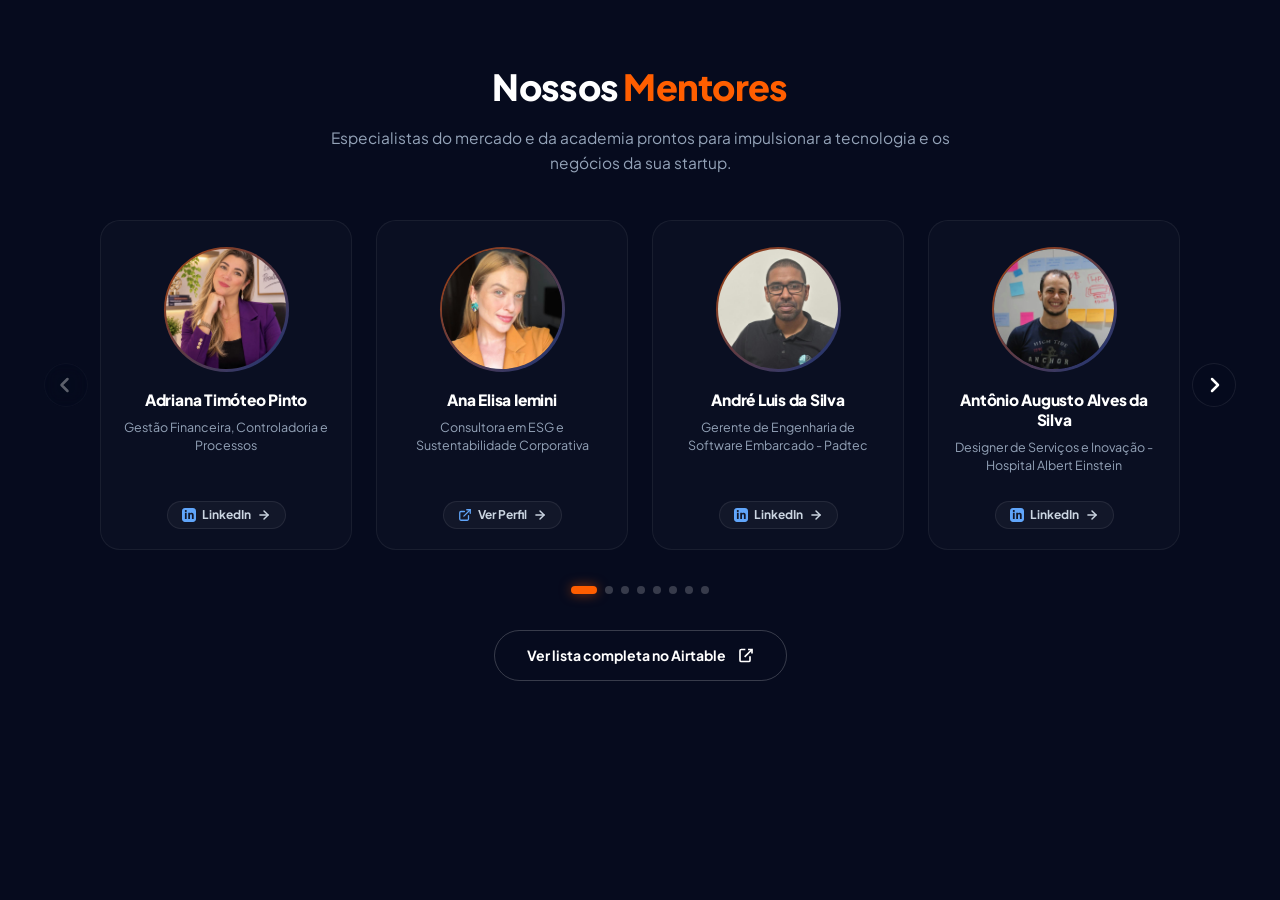
==== commit d92ed97c: "fix(foto): ajusta enquadramento da foto de Priscila de Oliveira Inácio Alves" ====
--- a/index.html
+++ b/index.html
@@ -369,7 +369,7 @@
                 <!-- CARD: Priscila de Oliveira Inácio Alves -->
                 <div class="mentor-card" data-index="19">
                     <div class="mentor-avatar-container">
-                        <img src="elementos/mentores/priscila-de-oliveira-inacio-alves.jpg?v=5" alt="Foto de Priscila de Oliveira Inácio Alves" class="mentor-avatar-img" loading="lazy">
+                        <img src="elementos/mentores/priscila-de-oliveira-inacio-alves.jpg?v=6" alt="Foto de Priscila de Oliveira Inácio Alves" class="mentor-avatar-img" loading="lazy">
                     </div>
                     <div class="mentor-info">
                         <h4 class="mentor-name">Priscila de Oliveira Inácio Alves</h4>
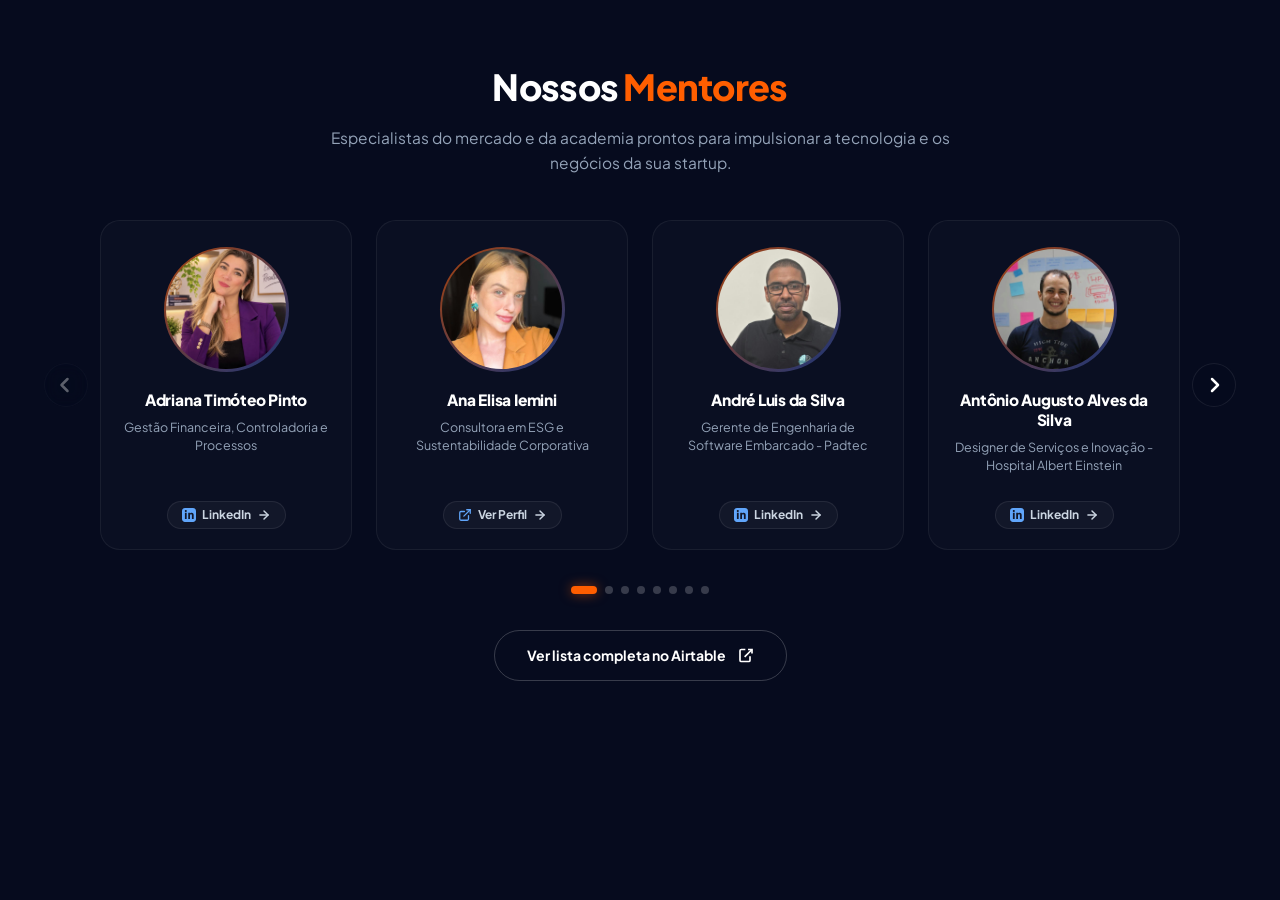
==== commit b1064e30: "fix(cache): incrementa versões de CSS, JS e foto da Priscila para invalidar cache" ====
--- a/index.html
+++ b/index.html
@@ -7,7 +7,7 @@
     <meta http-equiv="Pragma" content="no-cache">
     <meta http-equiv="Expires" content="0">
     <title>Mentores - Inatel Startups</title>
-    <link rel="stylesheet" href="style.css?v=9">
+    <link rel="stylesheet" href="style.css?v=10">
 </head>
 <body>
     <section id="mentores" class="section">
@@ -369,7 +369,7 @@
                 <!-- CARD: Priscila de Oliveira Inácio Alves -->
                 <div class="mentor-card" data-index="19">
                     <div class="mentor-avatar-container">
-                        <img src="elementos/mentores/priscila-de-oliveira-inacio-alves.jpg?v=6" alt="Foto de Priscila de Oliveira Inácio Alves" class="mentor-avatar-img" loading="lazy">
+                        <img src="elementos/mentores/priscila-de-oliveira-inacio-alves.jpg?v=7" alt="Foto de Priscila de Oliveira Inácio Alves" class="mentor-avatar-img" loading="lazy">
                     </div>
                     <div class="mentor-info">
                         <h4 class="mentor-name">Priscila de Oliveira Inácio Alves</h4>
@@ -582,6 +582,6 @@
         </div>
     </section>
 
-    <script src="mentores.js?v=2"></script>
+    <script src="mentores.js?v=3"></script>
 </body>
 </html>
